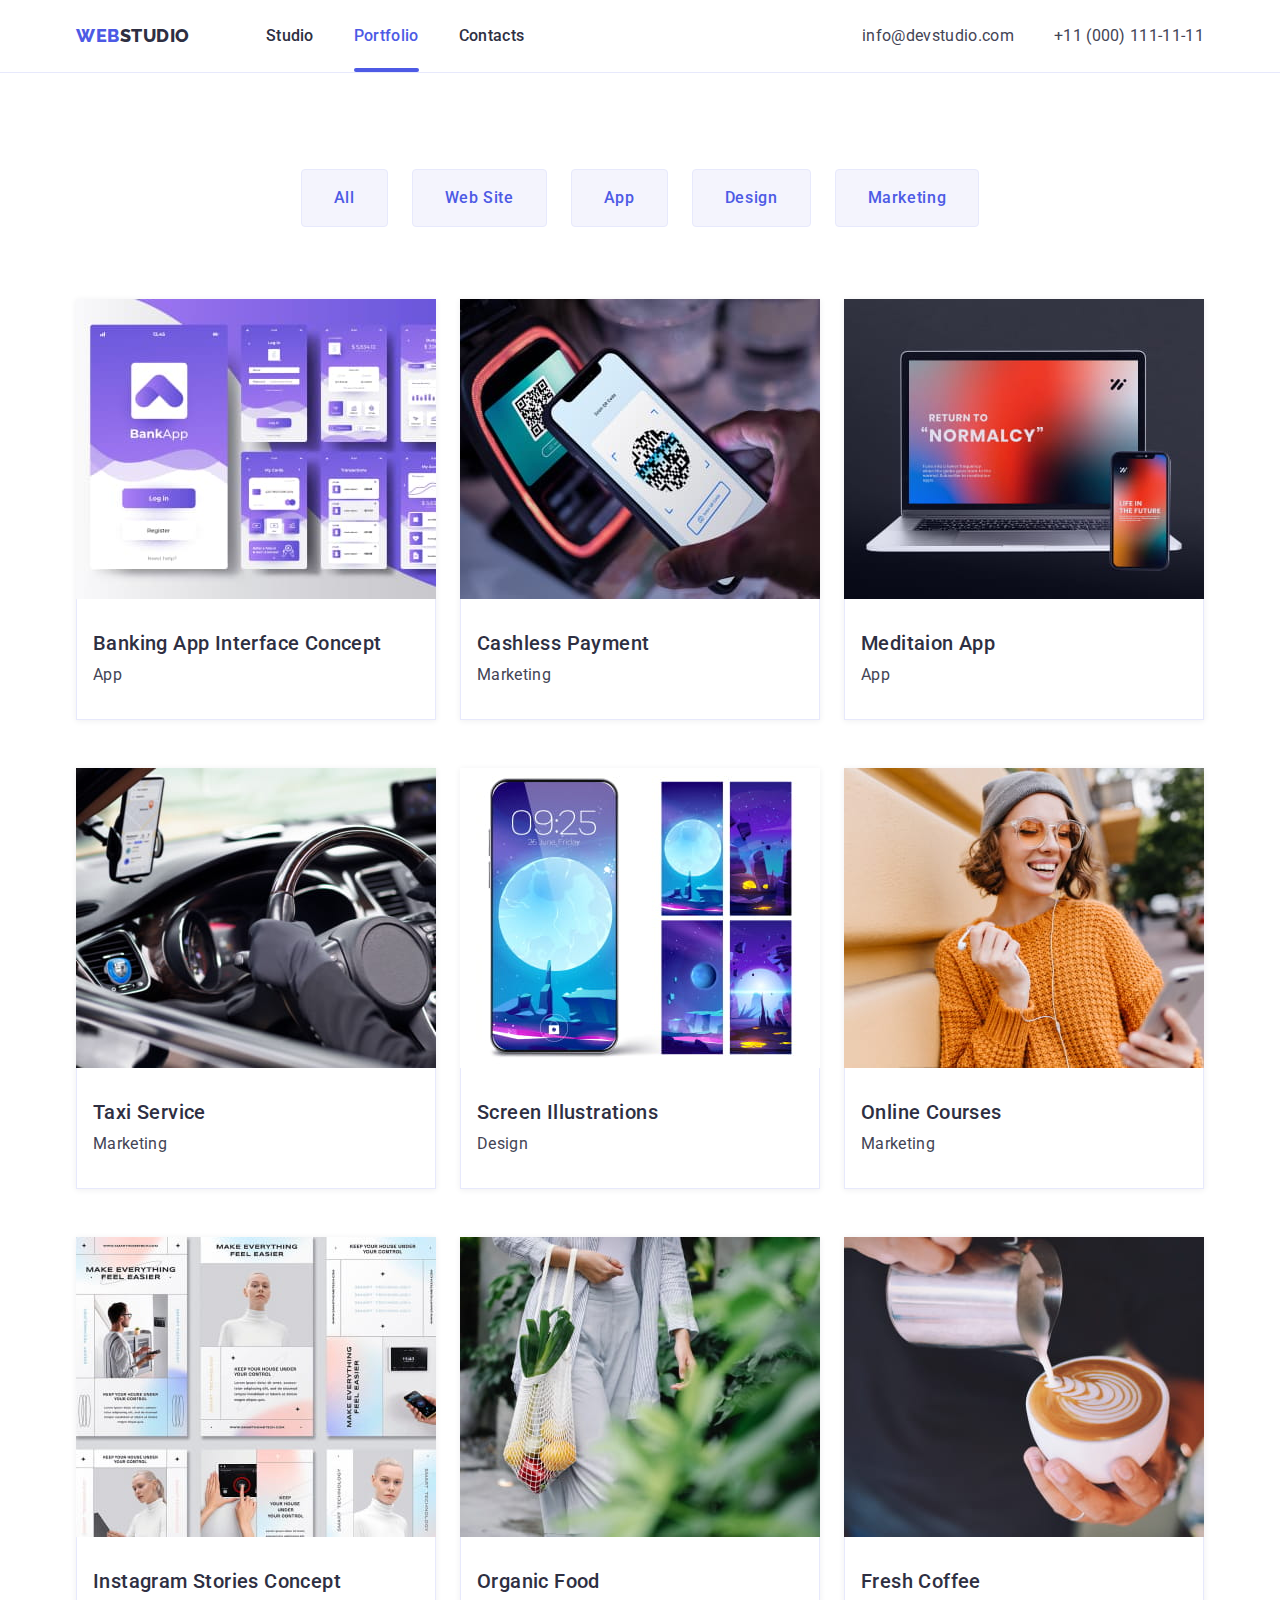
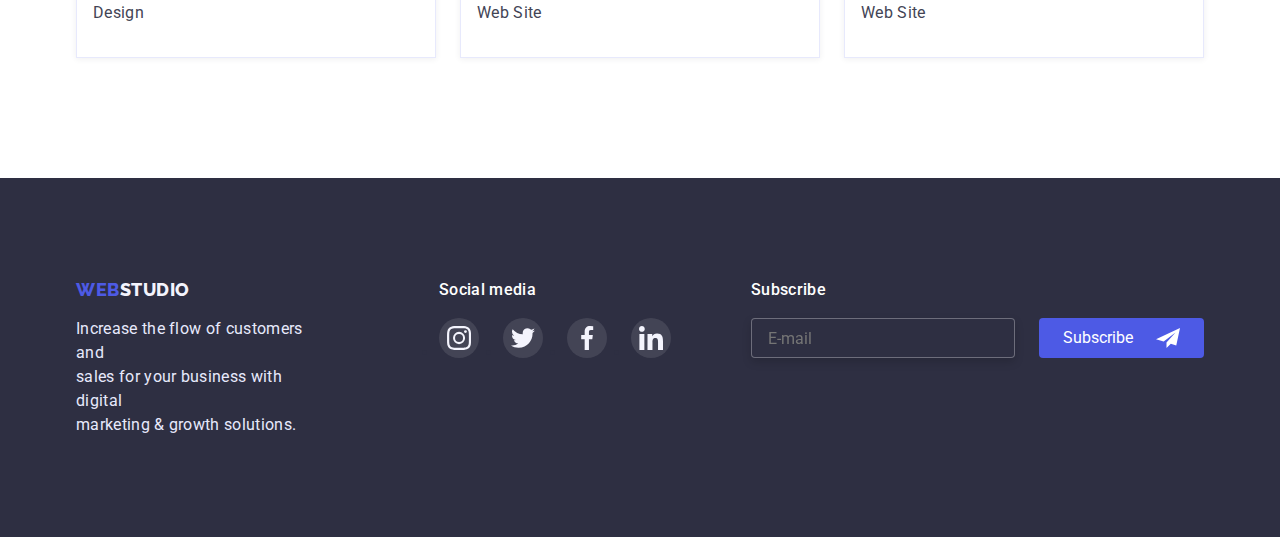
==== portfolio.html @ 3628d6b7 "Initial commit" ====
<!DOCTYPE html>
<html lang="en">

<head>
    <meta charset="UTF-8">
    <meta http-equiv="X-UA-Compatible" content="IE=edge">
    <meta name="viewport" content="width=device-width, initial-scale=1.0">
    <title>Portfolio</title>

    <link rel="preconnect" href="https://fonts.googleapis.com">
    <link rel="preconnect" href="https://fonts.gstatic.com" crossorigin>
    <link
        href="https://fonts.googleapis.com/css2?family=Raleway:wght@800&family=Roboto:wght@400;500;700;900&display=swap"
        rel="stylesheet">

    <link rel="stylesheet"
        href="https://cdnjs.cloudflare.com/ajax/libs/modern-normalize/1.1.0/modern-normalize.min.css">

    <link rel="stylesheet" href="./css/styles.css" />
</head>

<body>
    <header class="page-header">
        <div class="header-cont container">
            <nav class="nav-head">
                <!-- Logo -->
                <a class="logo list" href="./index.html">WEB<span class="logo-dark">STUDIO</span></a>

                <!-- Navigation menu -->
                <ul class="navigation list">
                    <li class="item">
                        <a class="nav-link list" href="./index.html">Studio</a>
                    </li>
                    <li class="item">
                        <a class="nav-link current list" href="./portfolio.html">Portfolio</a>
                    </li>
                    <li class="item">
                        <a class="nav-link list" href="">Contacts</a>
                    </li>
                </ul>
            </nav>
            <!-- Contacts -->
            <ul class="contacts list">
                <li class="item">
                    <a class="con-link list" href="mailto:info@devstudio.com">info@devstudio.com</a>
                </li>
                <li>
                    <a class="con-link list" href="tel:+110001111111">+11 (000) 111-11-11</a>
                </li>
            </ul>
        </div>
    </header>
    <main>

        <!-- Filter -->
        <section>
            <div class="filter-section container">
                <h1 class="ghost">Portfolio</h1>
                <ul class="filter-item list">
                    <li>
                        <button class="filter-btn button" type="button">All</button>
                    </li>
                    <li>
                        <button class="filter-btn button" type="button">Web Site</button>
                    </li>
                    <li>
                        <button class="filter-btn button" type="button">App</button>
                    </li>
                    <li>
                        <button class="filter-btn button" type="button">Design</button>
                    </li>
                    <li>
                        <button class="filter-btn button" type="button">Marketing</button>
                    </li>

                </ul>
            </div>

            <!-- Main section -->

            <div class="container">
                <ul class="portfolio-card list">
                    <li class="por-card">
                        <a class="por-bloc list" href="">
                            <div class="por-thumb">
                                <p class="por-quote">
                                    14 Stylish and User-Friendly App Design Concepts Task Manager App Calorie Tracker
                                    App Exotic Fruit Ecommerce App Cloud Storage App
                                </p>
                                <img src="./images/portfolio/img1.jpg" alt="row_image" width="360" height="300">
                            </div>
                            <div class="port-border">
                                <h2 class="card-title">Banking App Interface Concept</h2>
                                <p class="card-desc">App</p>
                            </div>
                        </a>
                    </li>
                    <li class="por-card">
                        <a class="por-bloc list" href="">
                            <div class="por-thumb">
                                <p class="por-quote">
                                    14 Stylish and User-Friendly App Design Concepts Task Manager App Calorie Tracker
                                    App Exotic Fruit Ecommerce App Cloud Storage App
                                </p>
                                <img src="./images/portfolio/img2.jpg" alt="row_image" width="360" height="300">
                            </div>
                            <div class="port-border">
                                <h2 class="card-title">Cashless Payment</h2>
                                <p class="card-desc">Marketing</p>
                            </div>
                        </a>
                    </li>
                    <li class="por-card">
                        <a class="por-bloc list" href="">
                            <div class="por-thumb">
                                <p class="por-quote">
                                    14 Stylish and User-Friendly App Design Concepts Task Manager App Calorie Tracker
                                    App Exotic Fruit Ecommerce App Cloud Storage App
                                </p>
                                <img src="./images/portfolio/img3.jpg" alt="row_image" width="360" height="300">
                            </div>
                            <div class="port-border">
                                <h2 class="card-title">Meditaion App</h2>
                                <p class="card-desc">App</p>
                            </div>
                        </a>
                    </li>
                    <li class="por-card">
                        <a class="por-bloc list" href="">
                            <div class="por-thumb">
                                <p class="por-quote">
                                    14 Stylish and User-Friendly App Design Concepts Task Manager App Calorie Tracker
                                    App Exotic Fruit Ecommerce App Cloud Storage App
                                </p>
                                <img src="./images/portfolio/img4.jpg" alt="row_image" width="360" height="300">
                            </div>
                            <div class="port-border">
                                <h2 class="card-title">Taxi Service</h2>
                                <p class="card-desc">Marketing</p>
                            </div>
                        </a>
                    </li>
                    <li class="por-card">
                        <a class="por-bloc list" href="">
                            <div class="por-thumb">
                                <p class="por-quote">
                                    14 Stylish and User-Friendly App Design Concepts Task Manager App Calorie Tracker
                                    App Exotic Fruit Ecommerce App Cloud Storage App
                                </p>
                                <img src="./images/portfolio/img5.jpg" alt="row_image" width="360" height="300">
                            </div>
                            <div class="port-border">
                                <h2 class="card-title">Screen Illustrations</h2>
                                <p class="card-desc">Design</p>
                            </div>
                        </a>
                    </li>
                    <li class="por-card">
                        <a class="por-bloc list" href="">
                            <div class="por-thumb">
                                <p class="por-quote">
                                    14 Stylish and User-Friendly App Design Concepts Task Manager App Calorie Tracker
                                    App Exotic Fruit Ecommerce App Cloud Storage App
                                </p>
                                <img src="./images/portfolio/img6.jpg" alt="row_image" width="360" height="300">
                            </div>
                            <div class="port-border">
                                <h2 class="card-title">Online Courses</h2>
                                <p class="card-desc">Marketing</p>
                            </div>
                        </a>
                    </li>
                    <li class="por-card">
                        <a class="por-bloc list" href="">
                            <div class="por-thumb">
                                <p class="por-quote">
                                    14 Stylish and User-Friendly App Design Concepts Task Manager App Calorie Tracker
                                    App Exotic Fruit Ecommerce App Cloud Storage App
                                </p>
                                <img src="./images/portfolio/img7.jpg" alt="row_image" width="360" height="300">
                            </div>
                            <div class="port-border">
                                <h2 class="card-title">Instagram Stories Concept</h2>
                                <p class="card-desc">Design</p>
                            </div>
                        </a>
                    </li>
                    <li class="por-card">
                        <a class="por-bloc list" href="">
                            <div class="por-thumb">
                                <p class="por-quote">
                                    14 Stylish and User-Friendly App Design Concepts Task Manager App Calorie Tracker
                                    App Exotic Fruit Ecommerce App Cloud Storage App
                                </p>
                                <img src="./images/portfolio/img8.jpg" alt="row_image" width="360" height="300">
                            </div>
                            <div class="port-border">
                                <h2 class="card-title">Organic Food</h2>
                                <p class="card-desc">Web Site</p>
                            </div>
                        </a>
                    </li>
                    <li class="por-card">
                        <a class="por-bloc list" href="">
                            <div class="por-thumb">
                                <p class="por-quote">
                                    14 Stylish and User-Friendly App Design Concepts Task Manager App Calorie Tracker
                                    App Exotic Fruit Ecommerce App Cloud Storage App
                                </p>
                                <img src="./images/portfolio/img9.jpg" alt="row_image" width="360" height="300">
                            </div>
                            <div class="port-border">
                                <h2 class="card-title">Fresh Coffee</h2>
                                <p class="card-desc">Web Site</p>
                            </div>
                        </a>
                    </li>
                </ul>
            </div>
        </section>

    </main>

    <footer>
        <div class="footer container">
            <div><a class="logo list" href="./index.html">WEB<span class="logo-white">STUDIO</span></a>
                <p class="footer-text">Increase the flow of customers and <br> sales for your business with digital <br>
                    marketing &
                    growth solutions.</p>
            </div>
            <div class="footer-media">
                <p class="social-media">Social media</p>
                <ul class="footer-action">
                    <li>
                        <a class="footer-link" href="">
                            <svg class="footer-icon" width="24" height="24">
                                <use href="./images/icons.svg#instagram"></use>
                            </svg>
                        </a>
                    </li>
                    <li>
                        <a class="footer-link" href="">
                            <svg class="footer-icon" width="24" height="24">
                                <use href="./images/icons.svg#twitter"></use>
                            </svg>
                        </a>
                    </li>
                    <li>
                        <a class="footer-link" href="">
                            <svg class="footer-icon" width="24" height="24">
                                <use href="./images/icons.svg#facebook"></use>
                            </svg>
                        </a>
                    </li>
                    <li>
                        <a class="footer-link" href="">
                            <svg class="footer-icon" width="24" height="24">
                                <use href="./images/icons.svg#linkedin"></use>
                            </svg>
                        </a>
                    </li>
                </ul>
            </div>
            <div class="footer-subscribe">
                <p class="social-media">Subscribe</p>

                <div class="subscribe-bloc">
                    <div class="subscribe-mail">
                        <input type="email" name="sub-mail" placeholder="E-mail">
                    </div>
                    <div class="sub-btn">
                        <button class="subscribe-btn" type="submit">Subscribe</button>
                        <svg class="subscribe-logo" width="24" height="24">
                            <use href="./images/icons.svg#sub-logo"></use>
                        </svg>
                    </div>
                </div>
            </div>
        </div>
    </footer>
</body>

</html>
---- css/styles.css ----
/* Colors */
/* основний колір  #2E2F42 */
/* другорядний текст #434455 */
/* білий текст #FFFFFF */
/* білий текст лого #F4F4FD  */
/* основний акцент #4D5AE5 */

:root {
    --primary-text: #2e2f42;
    --secondary-text: #434455;
    --gray-text: #8E8F99;
    --gray-secondary: #757575;
    --accent-color: #4D5AE5;
    --hover-color: #404BBF;
    --white-text: #FFFFFF;
    --second-white-color: #F4F4FD;

}

body {
    background-color: #ffffff;
    font-family: Roboto, sans-serif;
    color: var(--primary-text);

}

.list {
    list-style: none;
    text-decoration: none;
    margin-top: 0;
    margin-bottom: 0;
}

.button {
    min width: 169px;
    border-radius: 4px;
    padding: 16px 32px;
    
    font-family: inherit;
    cursor: pointer;
    border: none;
    font-family: 'Roboto';
    font-style: normal;
    font-weight: 500;
    font-size: 16px;
    line-height: 1.5;
    letter-spacing: 0.04em;
    text-align: center;

}

.container {
    margin-left: auto;
    margin-right: auto;
    max-width: 1158px;
    padding-left: 15px;
    padding-right: 15px;

}

.ghost {
    display: none;
}

img{
    display: block;
}

/* Page header */
.page-header {
    border-bottom: 1px solid #E7E9FC;
}

.header-cont {
    display: flex;
    align-items: center;
    justify-content: space-between;
}


/* logo */
.logo {
    display: block;
    padding-top: 24px;
    padding-bottom: 24px;
    margin-right: 76px;

    color: var(--accent-color);
    font-family: Raleway, sans-serif;
    font-weight: 800;
    font-size: 18px;
    line-height: 1.3;
    letter-spacing: 0.03em;
}
.logo-dark {color: var(--primary-text);}
.logo-white {color: var(--second-white-color);}

/* Навігація контакти */

.navigation {
    display: flex;
    padding-left: 0;
}
.nav-head {
    display: flex;
}
.navigation .item:not(:last-child) {
    margin-right: 40px;
}

.nav-link {
    display: block;
    padding-top: 24px;
    padding-bottom: 24px;
    
    font-weight: 500;
    font-size: 16px;
    line-height: 1.5;
    letter-spacing: 0.02em;
    color: var(--primary-text);

    transition-property: color;
    transition-duration: 250ms;
    transition-timing-function: cubic-bezier(0.4, 0, 0.2, 1);
}

.nav-link:hover,
.nav-link:focus {
    color: var(--hover-color);
}

.current {
    position: relative;

    color: var(--accent-color);
}

.current::after {
    position: absolute;
    left: 0;
    bottom: 0;

    content: '';
    display: block;
    width: 100%;
    height: 4px;
    background-color: var(--accent-color);
    border-radius: 2px;
}

.contacts {
    padding-left: 0;
    display: flex;
}
.contacts .item:not(:last-child){
    margin-right: 40px;
}

.con-link {
    display: block;
    padding-top: 24px;
    padding-bottom: 24px;

    font-size: 16px;
    line-height: 1.5;
    letter-spacing: 0.02em;
    color: var(--secondary-text);

    transition-property: color;
    transition-duration: 250ms;
    transition-timing-function: cubic-bezier(0.4, 0, 0.2, 1);
}
.con-link:hover,
.con-link:focus {
    color: var(--hover-color);
}

/* ***** Main page ***** */

/* HERO */
.hero {
    width: 1440px;
    height: 600px;
    padding: 188px 0px;
    margin-left: auto;
    margin-right: auto;
    text-align: center;
    background-color: rgba(46, 47, 66, 0.7);
    background-image: linear-gradient(rgba(46, 47, 66, 0.7), rgba(46, 47, 66, 0.7)), url(../images/people-office\ 1.jpg);
    background-position: center;
    box-shadow: 0px 4px 4px rgba(0, 0, 0, 0.25);
}
.hero-title {
    margin-top: 0;
    margin-bottom: 48px;

    color: var(--white-text);
    font-weight: 700;
    font-size: 56px;
    line-height: 1.1;
    letter-spacing: 0.02em;
    text-align: center;
}
.hero-button {
    margin-top: 0;
    margin-bottom: 0;

    color: var(--white-text);
    background-color: var(--accent-color);
    box-shadow: 0px 4px 4px rgba(0, 0, 0, 0.15);
    height: 56px;

    transition-property: background-color;
    transition-duration: 250ms;
    transition-timing-function: cubic-bezier(0.4, 0, 0.2, 1);
}
.hero-button:hover,
.hero-button:focus {
    background-color: var(--hover-color);
}

/* Feature */
.feature-box{
    padding: 120px 0px;
}

.feature {
    display: flex;
    padding-left: 0;
}
.feature .element:not(:last-child){
    margin-right: 24px;
}
.element-icon{
    display: flex;
    margin-bottom: 8px;
    width: 264px;
    height: 112px;
    align-items: center;
    justify-content: center;
    background: #F4F4FD;
    border-radius: 4px;

}
.feature-title {
    margin-top: 0;
    margin-bottom: 8px;
    
    font-weight: 500;
    font-size: 20px;
    line-height: 1.2;
    letter-spacing: 0.02em;
}

.feature-text {
    margin: 0;
    
    font-size: 16px;
    line-height: 1.5;
    letter-spacing: 0.02em;
    color:var(--secondary-text);
}

/* Doing section */
.doing{
    padding-bottom: 120px;
}

.doing-title {
    margin-bottom: 72px;
    
    font-weight: 700;
    font-size: 36px;
    line-height: 1.1;
    letter-spacing: 0.02em;
    text-transform: capitalize;
    text-align: center;
}
.doing-img {
    display: flex;
    padding: 0; 
}
.doing-img li:not(:last-child){
    margin-right: 24px;
}

/* Team */
.team {
    padding-top: 120px;
    padding-bottom: 120px;
    background-color: #F4F4FD;
}
.team-card {
    display: flex;
    padding: 0;
}
.t-card {
    background-color: #FFFFFF;
    border-radius: 0px 0px 4px 4px;
    box-shadow: 0px 1px 6px rgba(46, 47, 66, 0.08), 0px 1px 1px rgba(46, 47, 66, 0.16), 0px 2px 1px rgba(46, 47, 66, 0.08);
    border-radius: 0px 0px 4px 4px;
}
.team-card li:not(:last-child) {
    margin-right: 24px;
}
.team-title {
    margin-bottom: 72px;

    font-weight: 700;
    font-size: 36px;
    line-height: 1.1;
    letter-spacing: 0.02em;
    text-align: center;
}
.team-box{
    padding: 32px 16px;
    text-align: center;
}
.team-name {
    margin: 0px 0px 8px 0px;
    font-weight: 500;
    font-size: 20px;
    line-height: 1.2;
    letter-spacing: 0.02em;
}
.team-desc {
    font-size: 16px;
    line-height: 1.5;
    letter-spacing: 0.02em;
    color: var(--secondary-text);
    margin: 0px 0px 8px 0px;
}
.team-social{
    display: flex;
    padding: 0;
}

.social-icon {
    fill: var(--second-white-color)
    

}
.social-block{
    display: flex;
    align-items: center;
    justify-content: center;
    width: 40px;
    height: 40px;
    background-color: var(--accent-color);
    border-radius: 50%;
    
    transition-property: background-color;
    transition-duration: 250ms;
    transition-timing-function: cubic-bezier(0.4, 0, 0.2, 1);
}
.social-block:hover {
    background-color: var(--hover-color)
}


/* Customers */
.client-cont{
    padding-top: 130px;
    padding-bottom: 120px;

}
.client-top{
    margin-top: 0;
    margin-bottom: 72px;
    font-weight: 700;
    font-size: 36px;
    line-height: 1.1;
    text-align: center;
    letter-spacing: 0.02em;
    text-transform: capitalize;
    color: var(--primary-text);
}
.client-list{
    display: flex;
    padding: 0;    
    gap: 24px;
}
.client-logo{
    width: 168px;
    height: 88px;
    display: flex;
    flex-direction: row;
    align-items: flex-start;
    padding: 16px 32px;
    border: 1px solid #8E8F99;
    border-radius: 4px;
    color: #8E8F99;
    
    transition-property: color, border;
    transition-duration: 250ms;
    transition-timing-function: cubic-bezier(0.4, 0, 0.2, 1);
}
.client-logo:focus,
.client-logo:hover{
    border: 1px solid var(--hover-color);
    color: var(--hover-color);
}
.client-icon{
    fill: currentColor;
}



/* Footer */
footer {
    padding-top: 100px;
    padding-bottom: 100px;
    background-color: var(--primary-text);
}
div.foorer.container {
    width: 264px;
    height: 110px;

}
.footer{
    display: flex;
}

.footer-text {
    line-height: 1.5;
    letter-spacing: 0.02em;
    color: #E7E9FC;
    margin-bottom: 0;
    margin-top: 0;
}
.footer .logo{
    padding-top: 0;
    padding-bottom: 0;
    margin-bottom: 16px;
}
.footer-media{
    display: block;
    margin-left: 120px;
}
.social-media{
    margin-top: 0;
    letter-spacing: 0.02em;
    font-weight: 500;
    font-style: 16px;
    line-height: 1.5;
    color: var(--white-text);

}
.footer-action{
    display: flex;
    padding: 0;
    margin: 0;
    gap: 24px;
}
.footer-link{
    align-items: center;
    justify-content: center;
    background: rgba(255, 255, 255, 0.1);
    border-radius: 50%;
    display: block;
    border: none;
    height: 40px;
    fill: var(--second-white-color);
    
    transition-property: background-color;
    transition-duration: 250ms;
    transition-timing-function: cubic-bezier(0.4, 0, 0.2, 1);
}
.footer-link:focus,
.footer-link:hover{
    background: #31D0AA;
}
.footer-icon{
    width: 24px;
    height: 24px;
    margin: 8px;
    fill: var(--second-white-color)
}

/* Subscribe */

.footer-subscribe{
    display: block;
    margin-left: 80px;
}
.subscribe-bloc{
    display: flex;
}
.subscribe-mail{
    position: relative;
}
.subscribe-mail input{
    padding-left: 16px;
    width: 264px;
    height: 40px;
    border: 1px solid rgba(255, 255, 255, 0.3);
    filter: drop-shadow(0px 4px 4px rgba(0, 0, 0, 0.15));
    border-radius: 4px;
    color: var(--gray-text);
    background-color: var(--primary-text);
    outline: none;

}
.subscribe-mail label{
    position: absolute;
    top: 50%;
    left: 16px;
    transform: translateY(-50%);
    
    font-weight: 400;
    font-size: 12px;
    line-height: 2;
    color: rgba(255, 255, 255, 0.6);;
}
.sub-btn{
    position: relative;
}
.subscribe-btn{
    margin-left: 24px;
    padding-left: 24px;
    width: 165px;
    height: 40px;
    background: #4D5AE5;
    border-radius: 4px;
    border-style: none;
    text-align: left;
    color: var(--white-text);

    transition-property: background-color;
    transition-duration: 250ms;
    transition-timing-function: cubic-bezier(0.4, 0, 0.2, 1);
}
.subscribe-btn:hover,
.subscribe-btn:focus{
    background-color: var(--hover-color);
}
.subscribe-logo{
    position: absolute;
    top: 50%;
    right: 24px;
    transform: translateY(-50%);
    fill: #404BBF;
}


/* ***** Portfolio page ***** */

/* Filter */

.filter-section{
    padding-top: 96px;
    padding-bottom: 72px;
}
.filter-item {
    display: flex;
    justify-content: center;
    padding-left: 0;

}
.filter-btn {
    background-color: var(--second-white-color);
    color: var(--accent-color);
    border: 1px solid #E7E9FC;
    border-radius: 4px;

    transition-property: background-color, color, box-shadow;
    transition-duration: 250ms;
    transition-timing-function: cubic-bezier(0.4, 0, 0.2, 1);
}
.filter-item > li:not(:last-child) {
    margin-right: 24px;
}
.filter-btn:hover,
.filter-btn:focus {
    background-color: #404BBF;
    color: #ffffff;
    box-shadow: 0px 3px 1px rgba(0, 0, 0, 0.1), 0px 2px 1px rgba(0, 0, 0, 0.08), 0px 2px 2px rgba(0, 0, 0, 0.12);
    border: 1px solid var(--hover-color);
}


/* Portfolio cards */

.portfolio-card {
    padding-bottom: 120px;
    display: flex;
    flex-wrap: wrap;
    column-gap: 24px;
    row-gap: 48px;
    padding-left: 0;
}

.por-bloc {
    display: block;
    box-shadow: 0px 1px 6px rgba(46, 47, 66, 0.08);

    transition-property: box-shadow;
    transition-duration: 250ms;
    transition-timing-function: cubic-bezier(0.4, 0, 0.2, 1);
}
.por-bloc:hover,
.por-bloc:focus {
    box-shadow: 0px 1px 6px rgba(46, 47, 66, 0.08), 0px 1px 1px rgba(46, 47, 66, 0.16), 0px 2px 1px rgba(46, 47, 66, 0.08);
}
.port-border {
    padding: 32px 16px;

    border-left: 1px solid #E7E9FC;
    border-bottom: 1px solid #E7E9FC;
    border-right: 1px solid #E7E9FC;
}
.card-title {
    margin:0px 0px 8px 0px;
    font-weight: 500;
    font-size: 20px;
    line-height: 1.2;
    letter-spacing: 0.02em;
    color: var(--primary-text);
}
.card-desc {
    margin: 0;
    font-size: 16px;
    line-height: 1.5;
    letter-spacing: 0.02em;
    color: var(--secondary-text);
}
.por-thumb{
    position: relative;
    overflow: hidden;
}
.por-quote {
    display: inline-block;
    position: absolute;
    content: "";
    width: 100%;
    height: 100%;
    margin: 0;
    padding: 40px 32px;

    color: var(--second-white-color);
    background-color: var(--accent-color);
    opacity: 1;
    transform: translateY(100%);

    transition-property: transform, opacity;
    transition-duration: 250ms;
    transition-timing-function: cubic-bezier(0.4, 0, 0.2, 1);
}
.por-bloc:hover .por-quote,
.por-bloc:focus .por-quote{
    opacity: 1;
    transform: translateY(0%);
}

/* Modal window!!! */

.backdrop{
    position: fixed;
    top: 0;
    left: 0;
    width: 100%;
    height: 100%;
    background-color: rgba(46, 47, 66, 0.4);

    opacity: 1;
    transition: opacity 250ms cubic-bezier(0.4, 0, 0.2, 1);
}

.backdrop.is-hidden{
    opacity: 0;
    pointer-events: none;
}
.backdrop.is-hidden .modal {
    transform: translate(-50%, -50%) scale(0.8);
}
.modal{
    position: absolute;
 
    /* Потрібно по завданню  */
    top: 50%;
    left: 50%;

    width: 408px;
    min-height: 576px;
    
    background-color: #FCFCFC;
    box-shadow: 0px 1px 1px rgba(0, 0, 0, 0.14), 0px 1px 3px rgba(0, 0, 0, 0.12), 0px 2px 1px rgba(0, 0, 0, 0.2);
    border-radius: 4px;
    
    transform: translate(-50%, -50%) scale(1);
    transition: transform 250ms cubic-bezier(0.4, 0, 0.2, 1);
}

.modal-btn{
    display: flex;
    align-items: center;
    justify-content: center;

    position: absolute;
    top: 24px;
    right: 24px;
    
    width: 24px;
    height: 24px;
    color: #000;
    background-color:  #E7E9FC;
    border: 1px solid rgba(0, 0, 0, 0.1);
    border-radius: 50%;
}
.modal-btn:hover {
    background-color: var(--hover-color);
    color: var(--white-text)
}
.modal-icon{
    fill: currentColor;
}

.form-section{
    padding: 72px 24px 24px 24px;
}

.form {
    width: 100%;
    margin-left: auto;
    margin-right: auto;

    padding: 0;
}
.form-head-text {
    margin-top: 0;
    margin-bottom: 16px;
    
    font-weight: 500;
    font-size: 16px;
    line-height: 1.5;
    text-align: center;
    letter-spacing: 0.02em;
}
.form-fild {
    position: relative;
    display: flex;
    flex-direction: column;
    margin-bottom: 8px;
}
.form-fild input{
    padding-left: 38px;
    height: 40px;
    border: 1px solid rgba(33, 33, 33, 0.2);
    border-radius: 4px;

    transition-property: border;
    transition-duration: 250ms;
    transition-timing-function: cubic-bezier(0.4, 0, 0.2, 1);
}
.form-fild label{
    margin-bottom: 4px;
    font-weight: 400;
    font-size: 12px;
    line-height: 1.3;
    letter-spacing: 0.04em;
    color: var(--gray-text);
}
.form-fild textarea{
    padding: 8px 16px;
    border: 1px solid rgba(33, 33, 33, 0.2);
    border-radius: 4px;
    
    transition-property: border;
    transition-duration: 250ms;
    transition-timing-function: cubic-bezier(0.4, 0, 0.2, 1);
}
.form-fild textarea::placeholder{
    font-weight: 400;
    font-size: 12px;
    line-height: 1.3;
    letter-spacing: 0.04em;
    color: rgba(117, 117, 117, 0.5);
}
.form-fild textarea:focus{
    outline: none;
    border: 1px solid var(--accent-color);
}
.form-icon{
    position: absolute;
    top: 28px;
    left: 20px;

    transition-property: fill;
    transition-duration: 250ms;
    transition-timing-function: cubic-bezier(0.4, 0, 0.2, 1);
}
.form-fild input:focus + .form-icon{
    fill: var(--accent-color);
}
.form-fild input:focus{
    outline: none;
    border: 1px solid var(--accent-color);
}

.checkbox {
    -webkit-appearance: none;
    -moz-appearance: none;
    appearance: none;

    position: absolute;
}
.check-label{
    display: flex;
    align-items: center;
}
.check-icon{
    display: inline-block;
    width: 16px;
    height: 16px;
    margin-right: 8px;

    border: 1.25px solid #2E2F42;
    border-radius: 2px;

    transition-property: border-color, background-color, background-image;
    transition-duration: 250ms;
    transition-timing-function: cubic-bezier(0.4, 0, 0.2, 1);
}
.checkbox:checked + .check-icon{
    border-color: transparent;
    background-color: var(--accent-color);
    background-image: url(../images/modal/Checkbox.svg);
    background-size: contain;
}
.form-accept{
    margin-top: 16px;
    margin-bottom: 24px;
    font-weight: 400;
    font-size: 12px;
    line-height: 1.3;
    letter-spacing: 0.04em;
    color: var(--gray-secondary);
}
.form-privacy{
    color: var(--accent-color)
}
.form-send{
    display: flex;
    align-items: center;
    justify-content: center;
}
.modal-button{
    margin-left: auto;
    margin-right: auto;
    min-width: 169px;
    color: var(--white-text);
    background-color: var(--accent-color);
    box-shadow: 0px 4px 4px rgba(0, 0, 0, 0.15);

}
.modal-button:hover,
.modal-button:focus{
    background-color: var(--hover-color)
}
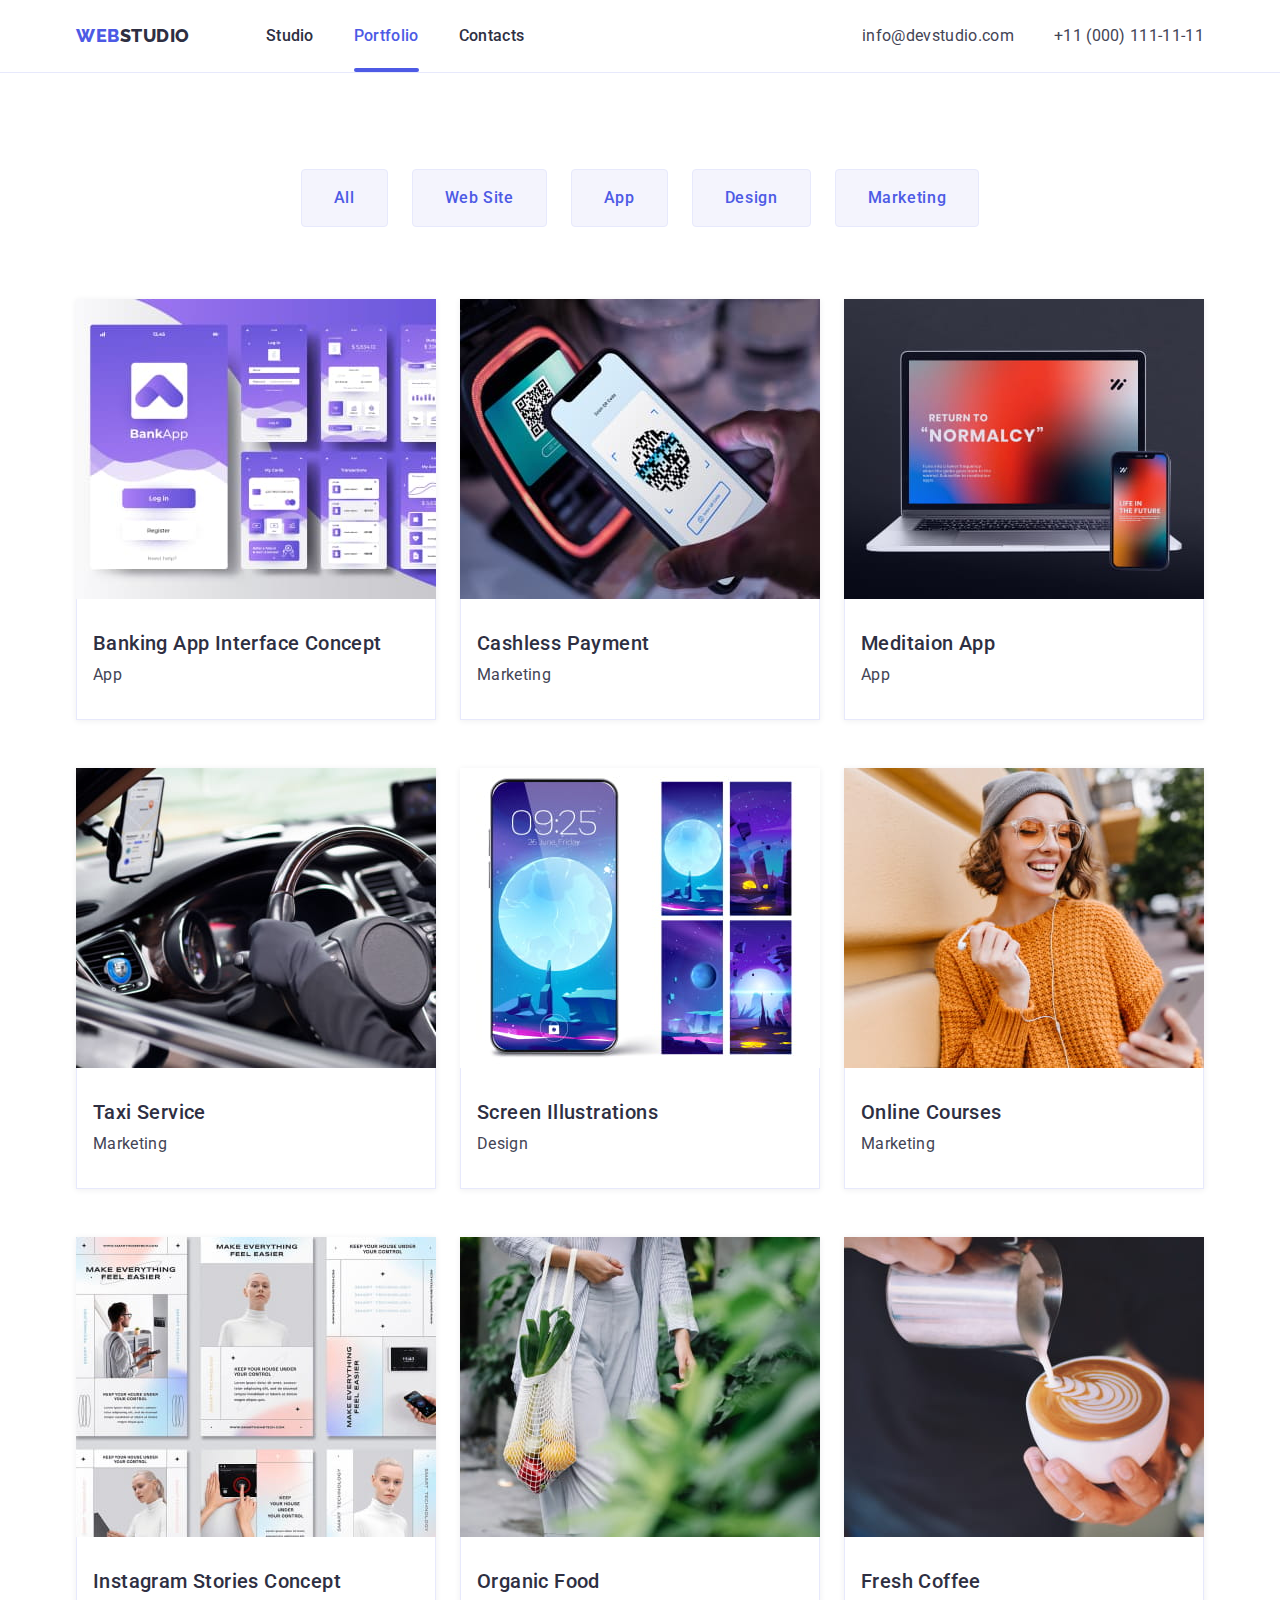
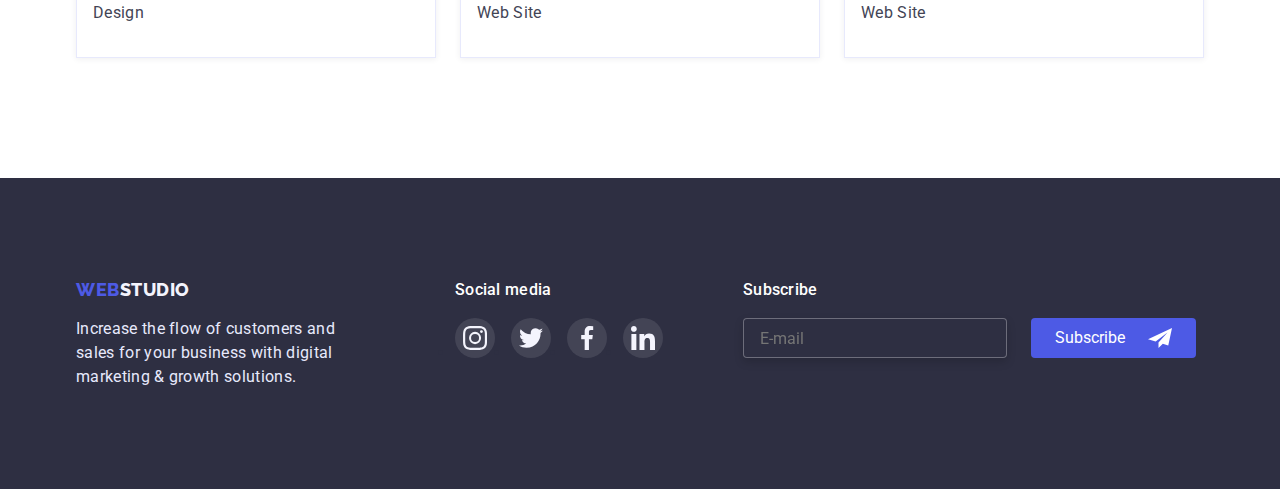
==== commit 141adfb0: "hw-07-03" ====
--- a/portfolio.html
+++ b/portfolio.html
@@ -7,16 +7,17 @@
     <meta name="viewport" content="width=device-width, initial-scale=1.0">
     <title>Portfolio</title>
 
-    <link rel="preconnect" href="https://fonts.googleapis.com">
-    <link rel="preconnect" href="https://fonts.gstatic.com" crossorigin>
-    <link
-        href="https://fonts.googleapis.com/css2?family=Raleway:wght@800&family=Roboto:wght@400;500;700;900&display=swap"
-        rel="stylesheet">
-
-    <link rel="stylesheet"
-        href="https://cdnjs.cloudflare.com/ajax/libs/modern-normalize/1.1.0/modern-normalize.min.css">
-
-    <link rel="stylesheet" href="./css/styles.css" />
+    <link href="https://fonts.googleapis.com" rel="preconnect">
+    <link href="https://fonts.gstatic.com" rel="preconnect" crossorigin>
+    <link href="https://fonts.googleapis.com/css2?family=Raleway:wght@800&family=Roboto:wght@400;500;700;900&display=swap" rel="stylesheet">
+
+    <link href="https://cdnjs.cloudflare.com/ajax/libs/modern-normalize/1.1.0/modern-normalize.min.css" rel="stylesheet">
+
+    <link href="./css/styles.css" rel="stylesheet">
+    <link href="./css/body-portfolio.css" rel="stylesheet">
+    <link href="./css/head-foot.css" rel="stylesheet">
+    <link href="./css/body-index.css" rel="stylesheet">
+
 </head>
 
 <body>
@@ -26,6 +27,12 @@
                 <!-- Logo -->
                 <a class="logo list" href="./index.html">WEB<span class="logo-dark">STUDIO</span></a>
 
+                <button class="menu-toggle js-open-menu" aria-controls="mobile-menu" aria-expanded="false">
+                    <svg width="32" height="22">
+                      <use href="./images/icons.svg#poloski"></use>
+                    </svg>
+                </button>
+
                 <!-- Navigation menu -->
                 <ul class="navigation list">
                     <li class="item">
@@ -35,7 +42,7 @@
                         <a class="nav-link current list" href="./portfolio.html">Portfolio</a>
                     </li>
                     <li class="item">
-                        <a class="nav-link list" href="">Contacts</a>
+                        <a class="nav-link list" href>Contacts</a>
                     </li>
                 </ul>
             </nav>
@@ -81,7 +88,7 @@
             <div class="container">
                 <ul class="portfolio-card list">
                     <li class="por-card">
-                        <a class="por-bloc list" href="">
+                        <a class="por-bloc list" href>
                             <div class="por-thumb">
                                 <p class="por-quote">
                                     14 Stylish and User-Friendly App Design Concepts Task Manager App Calorie Tracker
@@ -96,7 +103,7 @@
                         </a>
                     </li>
                     <li class="por-card">
-                        <a class="por-bloc list" href="">
+                        <a class="por-bloc list" href>
                             <div class="por-thumb">
                                 <p class="por-quote">
                                     14 Stylish and User-Friendly App Design Concepts Task Manager App Calorie Tracker
@@ -111,7 +118,7 @@
                         </a>
                     </li>
                     <li class="por-card">
-                        <a class="por-bloc list" href="">
+                        <a class="por-bloc list" href>
                             <div class="por-thumb">
                                 <p class="por-quote">
                                     14 Stylish and User-Friendly App Design Concepts Task Manager App Calorie Tracker
@@ -126,7 +133,7 @@
                         </a>
                     </li>
                     <li class="por-card">
-                        <a class="por-bloc list" href="">
+                        <a class="por-bloc list" href>
                             <div class="por-thumb">
                                 <p class="por-quote">
                                     14 Stylish and User-Friendly App Design Concepts Task Manager App Calorie Tracker
@@ -141,7 +148,7 @@
                         </a>
                     </li>
                     <li class="por-card">
-                        <a class="por-bloc list" href="">
+                        <a class="por-bloc list" href>
                             <div class="por-thumb">
                                 <p class="por-quote">
                                     14 Stylish and User-Friendly App Design Concepts Task Manager App Calorie Tracker
@@ -156,7 +163,7 @@
                         </a>
                     </li>
                     <li class="por-card">
-                        <a class="por-bloc list" href="">
+                        <a class="por-bloc list" href>
                             <div class="por-thumb">
                                 <p class="por-quote">
                                     14 Stylish and User-Friendly App Design Concepts Task Manager App Calorie Tracker
@@ -171,7 +178,7 @@
                         </a>
                     </li>
                     <li class="por-card">
-                        <a class="por-bloc list" href="">
+                        <a class="por-bloc list" href>
                             <div class="por-thumb">
                                 <p class="por-quote">
                                     14 Stylish and User-Friendly App Design Concepts Task Manager App Calorie Tracker
@@ -186,7 +193,7 @@
                         </a>
                     </li>
                     <li class="por-card">
-                        <a class="por-bloc list" href="">
+                        <a class="por-bloc list" href>
                             <div class="por-thumb">
                                 <p class="por-quote">
                                     14 Stylish and User-Friendly App Design Concepts Task Manager App Calorie Tracker
@@ -201,7 +208,7 @@
                         </a>
                     </li>
                     <li class="por-card">
-                        <a class="por-bloc list" href="">
+                        <a class="por-bloc list" href>
                             <div class="por-thumb">
                                 <p class="por-quote">
                                     14 Stylish and User-Friendly App Design Concepts Task Manager App Calorie Tracker
@@ -232,28 +239,28 @@
                 <p class="social-media">Social media</p>
                 <ul class="footer-action">
                     <li>
-                        <a class="footer-link" href="">
+                        <a class="footer-link" href>
                             <svg class="footer-icon" width="24" height="24">
                                 <use href="./images/icons.svg#instagram"></use>
                             </svg>
                         </a>
                     </li>
                     <li>
-                        <a class="footer-link" href="">
+                        <a class="footer-link" href>
                             <svg class="footer-icon" width="24" height="24">
                                 <use href="./images/icons.svg#twitter"></use>
                             </svg>
                         </a>
                     </li>
                     <li>
-                        <a class="footer-link" href="">
+                        <a class="footer-link" href>
                             <svg class="footer-icon" width="24" height="24">
                                 <use href="./images/icons.svg#facebook"></use>
                             </svg>
                         </a>
                     </li>
                     <li>
-                        <a class="footer-link" href="">
+                        <a class="footer-link" href>
                             <svg class="footer-icon" width="24" height="24">
                                 <use href="./images/icons.svg#linkedin"></use>
                             </svg>
@@ -266,7 +273,7 @@
 
                 <div class="subscribe-bloc">
                     <div class="subscribe-mail">
-                        <input type="email" name="sub-mail" placeholder="E-mail">
+                        <input name="sub-mail" type="email" placeholder="E-mail">
                     </div>
                     <div class="sub-btn">
                         <button class="subscribe-btn" type="submit">Subscribe</button>
@@ -278,6 +285,76 @@
             </div>
         </div>
     </footer>
+
+        <!-- Mobile menu -->
+
+        <div class="menu-container js-menu-container" id="mobile-menu">
+            <button class="menu-toggle js-close-menu">
+                <div class="mobile-menu-icon">
+                    <svg class="modal-icon" width="8" height="8">
+                        <use href="./images/icons.svg#vector"></use>
+                    </svg>
+                </div>
+            </button>
+            <ul class="mobile-menu">
+                <li class="item">
+                    <a class="nav-link list" href="./index.html">Studio</a>
+                </li>
+                <li class="item">
+                    <a class="nav-link list" href="./portfolio.html">Portfolio</a>
+                </li>
+                <li class="item">
+                    <a class="nav-link list" href>Contacts</a>
+                </li>
+            </ul>
+            
+    
+            <div class="cont-menu">
+                <ul class="mobile-menu">
+                    <li>
+                         <a class="con-link telefon list" href="tel:+110001111111">+11 (000) 111-11-11</a>
+                    </li>
+                    <li class="item">
+                        <a class="con-link email list" href="mailto:info@devstudio.com">info@devstudio.com</a>
+                    </li>
+                </ul>
+                <ul class="team-social list">
+                    <li>
+                        <a class="social-block" href="https://instagram.com">
+                            <svg class="social-icon" width="16" height="16">
+                                <use href="./images/icons.svg#instagram"></use>
+                            </svg>
+                        </a>
+                    </li>
+                    <li>
+                        <a class="social-block" href="https://twitter.com">
+                            <svg class="social-icon" width="16" height="16">
+                                <use href="./images/icons.svg#twitter"></use>
+                            </svg>
+                        </a>
+                    </li>
+                    <li>
+                        <a class="social-block" href="https://facebook.com">
+                            <svg class="social-icon" width="16" height="16">
+                                <use href="./images/icons.svg#facebook"></use>
+                            </svg>
+                        </a>
+                    </li>
+                    <li>
+                        <a class="social-block" href="https://linkedin.com">
+                            <svg class="social-icon" width="16" height="16">
+                                <use href="./images/icons.svg#linkedin"></use>
+                            </svg>
+                        </a>
+                    </li>
+                </ul>
+            </div>
+            
+    
+        </div>
+        
+        <script src="./js/mobile-menu.js"></script>
+
 </body>
 
 </html>--- a/css/styles.css
+++ b/css/styles.css
@@ -1,9 +1,11 @@
-/* Colors */
-/* основний колір  #2E2F42 */
-/* другорядний текст #434455 */
-/* білий текст #FFFFFF */
-/* білий текст лого #F4F4FD  */
-/* основний акцент #4D5AE5 */
+html {
+    box-sizing: border-box;
+}
+*,
+*::before,
+*::after {
+    box-sizing: inherit;
+}
 
 :root {
     --primary-text: #2e2f42;
@@ -50,12 +52,26 @@
 }
 
 .container {
+    padding: 0px 16px;
     margin-left: auto;
     margin-right: auto;
-    max-width: 1158px;
-    padding-left: 15px;
-    padding-right: 15px;
-
+    /* outline: 1px solid orange; */
+}
+@media screen and (min-width: 428px) {
+    .container {
+        max-width: 428px;
+    }
+}
+@media screen and (min-width: 768px) {
+    .container {
+        max-width: 768px;
+    }
+}
+@media screen and (min-width: 1158px) {
+    .container {
+        max-width: 1158px;
+        padding: 0px 15px;
+    }
 }
 
 .ghost {
@@ -64,796 +80,9 @@
 
 img{
     display: block;
-}
-
-/* Page header */
-.page-header {
-    border-bottom: 1px solid #E7E9FC;
-}
-
-.header-cont {
-    display: flex;
-    align-items: center;
-    justify-content: space-between;
-}
-
-
-/* logo */
-.logo {
-    display: block;
-    padding-top: 24px;
-    padding-bottom: 24px;
-    margin-right: 76px;
-
-    color: var(--accent-color);
-    font-family: Raleway, sans-serif;
-    font-weight: 800;
-    font-size: 18px;
-    line-height: 1.3;
-    letter-spacing: 0.03em;
-}
-.logo-dark {color: var(--primary-text);}
-.logo-white {color: var(--second-white-color);}
-
-/* Навігація контакти */
-
-.navigation {
-    display: flex;
-    padding-left: 0;
-}
-.nav-head {
-    display: flex;
-}
-.navigation .item:not(:last-child) {
-    margin-right: 40px;
-}
-
-.nav-link {
-    display: block;
-    padding-top: 24px;
-    padding-bottom: 24px;
-    
-    font-weight: 500;
-    font-size: 16px;
-    line-height: 1.5;
-    letter-spacing: 0.02em;
-    color: var(--primary-text);
-
-    transition-property: color;
-    transition-duration: 250ms;
-    transition-timing-function: cubic-bezier(0.4, 0, 0.2, 1);
-}
-
-.nav-link:hover,
-.nav-link:focus {
-    color: var(--hover-color);
-}
-
-.current {
-    position: relative;
-
-    color: var(--accent-color);
-}
-
-.current::after {
-    position: absolute;
-    left: 0;
-    bottom: 0;
-
-    content: '';
-    display: block;
-    width: 100%;
-    height: 4px;
-    background-color: var(--accent-color);
-    border-radius: 2px;
-}
-
-.contacts {
-    padding-left: 0;
-    display: flex;
-}
-.contacts .item:not(:last-child){
-    margin-right: 40px;
-}
-
-.con-link {
-    display: block;
-    padding-top: 24px;
-    padding-bottom: 24px;
-
-    font-size: 16px;
-    line-height: 1.5;
-    letter-spacing: 0.02em;
-    color: var(--secondary-text);
-
-    transition-property: color;
-    transition-duration: 250ms;
-    transition-timing-function: cubic-bezier(0.4, 0, 0.2, 1);
-}
-.con-link:hover,
-.con-link:focus {
-    color: var(--hover-color);
-}
-
-/* ***** Main page ***** */
-
-/* HERO */
-.hero {
-    width: 1440px;
-    height: 600px;
-    padding: 188px 0px;
-    margin-left: auto;
-    margin-right: auto;
-    text-align: center;
-    background-color: rgba(46, 47, 66, 0.7);
-    background-image: linear-gradient(rgba(46, 47, 66, 0.7), rgba(46, 47, 66, 0.7)), url(../images/people-office\ 1.jpg);
-    background-position: center;
-    box-shadow: 0px 4px 4px rgba(0, 0, 0, 0.25);
-}
-.hero-title {
-    margin-top: 0;
-    margin-bottom: 48px;
-
-    color: var(--white-text);
-    font-weight: 700;
-    font-size: 56px;
-    line-height: 1.1;
-    letter-spacing: 0.02em;
-    text-align: center;
-}
-.hero-button {
-    margin-top: 0;
-    margin-bottom: 0;
-
-    color: var(--white-text);
-    background-color: var(--accent-color);
-    box-shadow: 0px 4px 4px rgba(0, 0, 0, 0.15);
-    height: 56px;
-
-    transition-property: background-color;
-    transition-duration: 250ms;
-    transition-timing-function: cubic-bezier(0.4, 0, 0.2, 1);
-}
-.hero-button:hover,
-.hero-button:focus {
-    background-color: var(--hover-color);
-}
-
-/* Feature */
-.feature-box{
-    padding: 120px 0px;
-}
-
-.feature {
-    display: flex;
-    padding-left: 0;
-}
-.feature .element:not(:last-child){
-    margin-right: 24px;
-}
-.element-icon{
-    display: flex;
-    margin-bottom: 8px;
-    width: 264px;
-    height: 112px;
-    align-items: center;
-    justify-content: center;
-    background: #F4F4FD;
-    border-radius: 4px;
-
-}
-.feature-title {
-    margin-top: 0;
-    margin-bottom: 8px;
-    
-    font-weight: 500;
-    font-size: 20px;
-    line-height: 1.2;
-    letter-spacing: 0.02em;
-}
-
-.feature-text {
-    margin: 0;
-    
-    font-size: 16px;
-    line-height: 1.5;
-    letter-spacing: 0.02em;
-    color:var(--secondary-text);
-}
-
-/* Doing section */
-.doing{
-    padding-bottom: 120px;
-}
-
-.doing-title {
-    margin-bottom: 72px;
-    
-    font-weight: 700;
-    font-size: 36px;
-    line-height: 1.1;
-    letter-spacing: 0.02em;
-    text-transform: capitalize;
-    text-align: center;
-}
-.doing-img {
-    display: flex;
-    padding: 0; 
-}
-.doing-img li:not(:last-child){
-    margin-right: 24px;
-}
-
-/* Team */
-.team {
-    padding-top: 120px;
-    padding-bottom: 120px;
-    background-color: #F4F4FD;
-}
-.team-card {
-    display: flex;
-    padding: 0;
-}
-.t-card {
-    background-color: #FFFFFF;
-    border-radius: 0px 0px 4px 4px;
-    box-shadow: 0px 1px 6px rgba(46, 47, 66, 0.08), 0px 1px 1px rgba(46, 47, 66, 0.16), 0px 2px 1px rgba(46, 47, 66, 0.08);
-    border-radius: 0px 0px 4px 4px;
-}
-.team-card li:not(:last-child) {
-    margin-right: 24px;
-}
-.team-title {
-    margin-bottom: 72px;
-
-    font-weight: 700;
-    font-size: 36px;
-    line-height: 1.1;
-    letter-spacing: 0.02em;
-    text-align: center;
-}
-.team-box{
-    padding: 32px 16px;
-    text-align: center;
-}
-.team-name {
-    margin: 0px 0px 8px 0px;
-    font-weight: 500;
-    font-size: 20px;
-    line-height: 1.2;
-    letter-spacing: 0.02em;
-}
-.team-desc {
-    font-size: 16px;
-    line-height: 1.5;
-    letter-spacing: 0.02em;
-    color: var(--secondary-text);
-    margin: 0px 0px 8px 0px;
-}
-.team-social{
-    display: flex;
-    padding: 0;
-}
-
-.social-icon {
-    fill: var(--second-white-color)
-    
-
-}
-.social-block{
-    display: flex;
-    align-items: center;
-    justify-content: center;
-    width: 40px;
-    height: 40px;
-    background-color: var(--accent-color);
-    border-radius: 50%;
-    
-    transition-property: background-color;
-    transition-duration: 250ms;
-    transition-timing-function: cubic-bezier(0.4, 0, 0.2, 1);
-}
-.social-block:hover {
-    background-color: var(--hover-color)
-}
-
-
-/* Customers */
-.client-cont{
-    padding-top: 130px;
-    padding-bottom: 120px;
-
-}
-.client-top{
-    margin-top: 0;
-    margin-bottom: 72px;
-    font-weight: 700;
-    font-size: 36px;
-    line-height: 1.1;
-    text-align: center;
-    letter-spacing: 0.02em;
-    text-transform: capitalize;
-    color: var(--primary-text);
-}
-.client-list{
-    display: flex;
-    padding: 0;    
-    gap: 24px;
-}
-.client-logo{
-    width: 168px;
-    height: 88px;
-    display: flex;
-    flex-direction: row;
-    align-items: flex-start;
-    padding: 16px 32px;
-    border: 1px solid #8E8F99;
-    border-radius: 4px;
-    color: #8E8F99;
-    
-    transition-property: color, border;
-    transition-duration: 250ms;
-    transition-timing-function: cubic-bezier(0.4, 0, 0.2, 1);
-}
-.client-logo:focus,
-.client-logo:hover{
-    border: 1px solid var(--hover-color);
-    color: var(--hover-color);
-}
-.client-icon{
-    fill: currentColor;
-}
-
-
-
-/* Footer */
-footer {
-    padding-top: 100px;
-    padding-bottom: 100px;
-    background-color: var(--primary-text);
-}
-div.foorer.container {
-    width: 264px;
-    height: 110px;
-
-}
-.footer{
-    display: flex;
-}
-
-.footer-text {
-    line-height: 1.5;
-    letter-spacing: 0.02em;
-    color: #E7E9FC;
-    margin-bottom: 0;
-    margin-top: 0;
-}
-.footer .logo{
-    padding-top: 0;
-    padding-bottom: 0;
-    margin-bottom: 16px;
-}
-.footer-media{
-    display: block;
-    margin-left: 120px;
-}
-.social-media{
-    margin-top: 0;
-    letter-spacing: 0.02em;
-    font-weight: 500;
-    font-style: 16px;
-    line-height: 1.5;
-    color: var(--white-text);
-
-}
-.footer-action{
-    display: flex;
-    padding: 0;
-    margin: 0;
-    gap: 24px;
-}
-.footer-link{
-    align-items: center;
-    justify-content: center;
-    background: rgba(255, 255, 255, 0.1);
-    border-radius: 50%;
-    display: block;
-    border: none;
-    height: 40px;
-    fill: var(--second-white-color);
-    
-    transition-property: background-color;
-    transition-duration: 250ms;
-    transition-timing-function: cubic-bezier(0.4, 0, 0.2, 1);
-}
-.footer-link:focus,
-.footer-link:hover{
-    background: #31D0AA;
-}
-.footer-icon{
-    width: 24px;
-    height: 24px;
-    margin: 8px;
-    fill: var(--second-white-color)
-}
-
-/* Subscribe */
-
-.footer-subscribe{
-    display: block;
-    margin-left: 80px;
-}
-.subscribe-bloc{
-    display: flex;
-}
-.subscribe-mail{
-    position: relative;
-}
-.subscribe-mail input{
-    padding-left: 16px;
-    width: 264px;
-    height: 40px;
-    border: 1px solid rgba(255, 255, 255, 0.3);
-    filter: drop-shadow(0px 4px 4px rgba(0, 0, 0, 0.15));
-    border-radius: 4px;
-    color: var(--gray-text);
-    background-color: var(--primary-text);
-    outline: none;
-
-}
-.subscribe-mail label{
-    position: absolute;
-    top: 50%;
-    left: 16px;
-    transform: translateY(-50%);
-    
-    font-weight: 400;
-    font-size: 12px;
-    line-height: 2;
-    color: rgba(255, 255, 255, 0.6);;
-}
-.sub-btn{
-    position: relative;
-}
-.subscribe-btn{
-    margin-left: 24px;
-    padding-left: 24px;
-    width: 165px;
-    height: 40px;
-    background: #4D5AE5;
-    border-radius: 4px;
-    border-style: none;
-    text-align: left;
-    color: var(--white-text);
-
-    transition-property: background-color;
-    transition-duration: 250ms;
-    transition-timing-function: cubic-bezier(0.4, 0, 0.2, 1);
-}
-.subscribe-btn:hover,
-.subscribe-btn:focus{
-    background-color: var(--hover-color);
-}
-.subscribe-logo{
-    position: absolute;
-    top: 50%;
-    right: 24px;
-    transform: translateY(-50%);
-    fill: #404BBF;
-}
-
-
-/* ***** Portfolio page ***** */
-
-/* Filter */
-
-.filter-section{
-    padding-top: 96px;
-    padding-bottom: 72px;
-}
-.filter-item {
-    display: flex;
-    justify-content: center;
-    padding-left: 0;
-
-}
-.filter-btn {
-    background-color: var(--second-white-color);
-    color: var(--accent-color);
-    border: 1px solid #E7E9FC;
-    border-radius: 4px;
-
-    transition-property: background-color, color, box-shadow;
-    transition-duration: 250ms;
-    transition-timing-function: cubic-bezier(0.4, 0, 0.2, 1);
-}
-.filter-item > li:not(:last-child) {
-    margin-right: 24px;
-}
-.filter-btn:hover,
-.filter-btn:focus {
-    background-color: #404BBF;
-    color: #ffffff;
-    box-shadow: 0px 3px 1px rgba(0, 0, 0, 0.1), 0px 2px 1px rgba(0, 0, 0, 0.08), 0px 2px 2px rgba(0, 0, 0, 0.12);
-    border: 1px solid var(--hover-color);
-}
-
-
-/* Portfolio cards */
-
-.portfolio-card {
-    padding-bottom: 120px;
-    display: flex;
-    flex-wrap: wrap;
-    column-gap: 24px;
-    row-gap: 48px;
-    padding-left: 0;
-}
-
-.por-bloc {
-    display: block;
-    box-shadow: 0px 1px 6px rgba(46, 47, 66, 0.08);
-
-    transition-property: box-shadow;
-    transition-duration: 250ms;
-    transition-timing-function: cubic-bezier(0.4, 0, 0.2, 1);
-}
-.por-bloc:hover,
-.por-bloc:focus {
-    box-shadow: 0px 1px 6px rgba(46, 47, 66, 0.08), 0px 1px 1px rgba(46, 47, 66, 0.16), 0px 2px 1px rgba(46, 47, 66, 0.08);
-}
-.port-border {
-    padding: 32px 16px;
-
-    border-left: 1px solid #E7E9FC;
-    border-bottom: 1px solid #E7E9FC;
-    border-right: 1px solid #E7E9FC;
-}
-.card-title {
-    margin:0px 0px 8px 0px;
-    font-weight: 500;
-    font-size: 20px;
-    line-height: 1.2;
-    letter-spacing: 0.02em;
-    color: var(--primary-text);
-}
-.card-desc {
-    margin: 0;
-    font-size: 16px;
-    line-height: 1.5;
-    letter-spacing: 0.02em;
-    color: var(--secondary-text);
-}
-.por-thumb{
-    position: relative;
-    overflow: hidden;
-}
-.por-quote {
-    display: inline-block;
-    position: absolute;
-    content: "";
-    width: 100%;
-    height: 100%;
-    margin: 0;
-    padding: 40px 32px;
-
-    color: var(--second-white-color);
-    background-color: var(--accent-color);
-    opacity: 1;
-    transform: translateY(100%);
-
-    transition-property: transform, opacity;
-    transition-duration: 250ms;
-    transition-timing-function: cubic-bezier(0.4, 0, 0.2, 1);
-}
-.por-bloc:hover .por-quote,
-.por-bloc:focus .por-quote{
-    opacity: 1;
-    transform: translateY(0%);
-}
-
-/* Modal window!!! */
-
-.backdrop{
-    position: fixed;
-    top: 0;
-    left: 0;
-    width: 100%;
-    height: 100%;
-    background-color: rgba(46, 47, 66, 0.4);
-
-    opacity: 1;
-    transition: opacity 250ms cubic-bezier(0.4, 0, 0.2, 1);
-}
-
-.backdrop.is-hidden{
-    opacity: 0;
-    pointer-events: none;
-}
-.backdrop.is-hidden .modal {
-    transform: translate(-50%, -50%) scale(0.8);
-}
-.modal{
-    position: absolute;
- 
-    /* Потрібно по завданню  */
-    top: 50%;
-    left: 50%;
-
-    width: 408px;
-    min-height: 576px;
-    
-    background-color: #FCFCFC;
-    box-shadow: 0px 1px 1px rgba(0, 0, 0, 0.14), 0px 1px 3px rgba(0, 0, 0, 0.12), 0px 2px 1px rgba(0, 0, 0, 0.2);
-    border-radius: 4px;
-    
-    transform: translate(-50%, -50%) scale(1);
-    transition: transform 250ms cubic-bezier(0.4, 0, 0.2, 1);
-}
-
-.modal-btn{
-    display: flex;
-    align-items: center;
-    justify-content: center;
-
-    position: absolute;
-    top: 24px;
-    right: 24px;
-    
-    width: 24px;
-    height: 24px;
-    color: #000;
-    background-color:  #E7E9FC;
-    border: 1px solid rgba(0, 0, 0, 0.1);
-    border-radius: 50%;
-}
-.modal-btn:hover {
-    background-color: var(--hover-color);
-    color: var(--white-text)
-}
-.modal-icon{
-    fill: currentColor;
-}
-
-.form-section{
-    padding: 72px 24px 24px 24px;
-}
-
-.form {
-    width: 100%;
-    margin-left: auto;
-    margin-right: auto;
-
-    padding: 0;
-}
-.form-head-text {
-    margin-top: 0;
-    margin-bottom: 16px;
-    
-    font-weight: 500;
-    font-size: 16px;
-    line-height: 1.5;
-    text-align: center;
-    letter-spacing: 0.02em;
-}
-.form-fild {
-    position: relative;
-    display: flex;
-    flex-direction: column;
-    margin-bottom: 8px;
-}
-.form-fild input{
-    padding-left: 38px;
-    height: 40px;
-    border: 1px solid rgba(33, 33, 33, 0.2);
-    border-radius: 4px;
-
-    transition-property: border;
-    transition-duration: 250ms;
-    transition-timing-function: cubic-bezier(0.4, 0, 0.2, 1);
-}
-.form-fild label{
-    margin-bottom: 4px;
-    font-weight: 400;
-    font-size: 12px;
-    line-height: 1.3;
-    letter-spacing: 0.04em;
-    color: var(--gray-text);
-}
-.form-fild textarea{
-    padding: 8px 16px;
-    border: 1px solid rgba(33, 33, 33, 0.2);
-    border-radius: 4px;
-    
-    transition-property: border;
-    transition-duration: 250ms;
-    transition-timing-function: cubic-bezier(0.4, 0, 0.2, 1);
-}
-.form-fild textarea::placeholder{
-    font-weight: 400;
-    font-size: 12px;
-    line-height: 1.3;
-    letter-spacing: 0.04em;
-    color: rgba(117, 117, 117, 0.5);
-}
-.form-fild textarea:focus{
-    outline: none;
-    border: 1px solid var(--accent-color);
-}
-.form-icon{
-    position: absolute;
-    top: 28px;
-    left: 20px;
-
-    transition-property: fill;
-    transition-duration: 250ms;
-    transition-timing-function: cubic-bezier(0.4, 0, 0.2, 1);
-}
-.form-fild input:focus + .form-icon{
-    fill: var(--accent-color);
-}
-.form-fild input:focus{
-    outline: none;
-    border: 1px solid var(--accent-color);
-}
-
-.checkbox {
-    -webkit-appearance: none;
-    -moz-appearance: none;
-    appearance: none;
-
-    position: absolute;
-}
-.check-label{
-    display: flex;
-    align-items: center;
-}
-.check-icon{
-    display: inline-block;
-    width: 16px;
-    height: 16px;
-    margin-right: 8px;
-
-    border: 1.25px solid #2E2F42;
-    border-radius: 2px;
-
-    transition-property: border-color, background-color, background-image;
-    transition-duration: 250ms;
-    transition-timing-function: cubic-bezier(0.4, 0, 0.2, 1);
-}
-.checkbox:checked + .check-icon{
-    border-color: transparent;
-    background-color: var(--accent-color);
-    background-image: url(../images/modal/Checkbox.svg);
-    background-size: contain;
-}
-.form-accept{
-    margin-top: 16px;
-    margin-bottom: 24px;
-    font-weight: 400;
-    font-size: 12px;
-    line-height: 1.3;
-    letter-spacing: 0.04em;
-    color: var(--gray-secondary);
-}
-.form-privacy{
-    color: var(--accent-color)
-}
-.form-send{
-    display: flex;
-    align-items: center;
-    justify-content: center;
-}
-.modal-button{
-    margin-left: auto;
-    margin-right: auto;
-    min-width: 169px;
-    color: var(--white-text);
-    background-color: var(--accent-color);
-    box-shadow: 0px 4px 4px rgba(0, 0, 0, 0.15);
-
-}
-.modal-button:hover,
-.modal-button:focus{
-    background-color: var(--hover-color)
-}
+    max-width: 100%;
+    height: auto;
+        
+    object-fit: cover;
+    object-position: center;
+}--- a/css/body-portfolio.css
+++ b/css/body-portfolio.css
@@ -0,0 +1,165 @@
+/* ***** Portfolio page ***** */
+
+/* Filter */
+
+.filter-section {
+    padding-top: 48px;
+    padding-bottom: 48px;
+}
+@media screen and (min-width: 768px) {
+    .filter-section {
+        padding-top: 64px;
+        padding-bottom: 64px;
+    }
+}
+@media screen and (min-width: 1158px) {
+    .filter-section {
+        padding-top: 96px;
+        padding-bottom: 72px;
+    }
+}
+
+.filter-item {
+    display: flex;
+    flex-wrap: wrap;
+    column-gap: 24px;
+    row-gap: 16px;
+    justify-content: center;
+    padding-left: 0;
+}
+@media screen and (max-width: 767px) {
+    .filter-item {
+        justify-content: flex-start;
+    }
+}
+
+.filter-btn {
+    background-color: var(--second-white-color);
+    color: var(--accent-color);
+    border: 1px solid #E7E9FC;
+    border-radius: 4px;
+
+    transition-property: background-color, color, box-shadow;
+    transition-duration: 250ms;
+    transition-timing-function: cubic-bezier(0.4, 0, 0.2, 1);
+}
+
+/* .filter-item>li:not(:last-child) {
+    margin-right: 24px;
+} */
+
+.filter-btn:hover,
+.filter-btn:focus {
+    background-color: #404BBF;
+    color: #ffffff;
+    box-shadow: 0px 3px 1px rgba(0, 0, 0, 0.1), 0px 2px 1px rgba(0, 0, 0, 0.08), 0px 2px 2px rgba(0, 0, 0, 0.12);
+    border: 1px solid var(--hover-color);
+}
+
+
+/* Portfolio cards */
+
+.portfolio-card {
+    padding-bottom: 48px;
+    display: flex;
+    flex-wrap: wrap;
+    column-gap: 24px;
+    row-gap: 48px;
+    padding-left: 0;
+}
+@media screen and (min-width: 768px) {
+    .portfolio-card {
+        padding-bottom: 96px;
+        column-gap: 24px;
+        row-gap: 72px;
+    }
+}
+@media screen and (min-width: 1158px) {
+    .portfolio-card {
+        padding-bottom: 120px;
+        column-gap: 24px;
+        row-gap: 48px;
+    }
+}
+
+.por-bloc {
+    display: block;
+    box-shadow: 0px 1px 6px rgba(46, 47, 66, 0.08);
+
+    transition-property: box-shadow;
+    transition-duration: 250ms;
+    transition-timing-function: cubic-bezier(0.4, 0, 0.2, 1);
+}
+
+.por-bloc:hover,
+.por-bloc:focus {
+    box-shadow: 0px 1px 6px rgba(46, 47, 66, 0.08), 0px 1px 1px rgba(46, 47, 66, 0.16), 0px 2px 1px rgba(46, 47, 66, 0.08);
+}
+
+.port-border {
+    padding: 32px 16px;
+
+    border-left: 1px solid #E7E9FC;
+    border-bottom: 1px solid #E7E9FC;
+    border-right: 1px solid #E7E9FC;
+}
+
+.card-title {
+    margin: 0px 0px 8px 0px;
+    font-weight: 500;
+    font-size: 20px;
+    line-height: 1.2;
+    letter-spacing: 0.02em;
+    color: var(--primary-text);
+}
+
+.card-desc {
+    margin: 0;
+    font-size: 16px;
+    line-height: 1.5;
+    letter-spacing: 0.02em;
+    color: var(--secondary-text);
+}
+
+.por-thumb {
+    position: relative;
+    overflow: hidden;
+}
+
+@media screen and (max-width: 1157px) {
+    .por-thumb img {
+        max-width: 396px;
+        max-height: 400px;
+    }
+}
+@media screen and (max-width: 1157px) {
+    .por-thumb img {
+        max-width: 356px;
+        max-height: 420px;
+    }
+}
+
+.por-quote {
+    display: inline-block;
+    position: absolute;
+    content: "";
+    width: 100%;
+    height: 100%;
+    margin: 0;
+    padding: 40px 32px;
+
+    color: var(--second-white-color);
+    background-color: var(--accent-color);
+    opacity: 1;
+    transform: translateY(100%);
+
+    transition-property: transform, opacity;
+    transition-duration: 250ms;
+    transition-timing-function: cubic-bezier(0.4, 0, 0.2, 1);
+}
+
+.por-bloc:hover .por-quote,
+.por-bloc:focus .por-quote {
+    opacity: 1;
+    transform: translateY(0%);
+}--- a/css/head-foot.css
+++ b/css/head-foot.css
@@ -0,0 +1,534 @@
+/* logo */
+.logo {
+    display: block;
+    padding-top: 24px;
+    padding-bottom: 24px;
+
+    color: var(--accent-color);
+    font-family: Raleway, sans-serif;
+    font-weight: 800;
+    font-size: 18px;
+    line-height: 1.3;
+    letter-spacing: 0.03em;
+}
+@media screen and (max-width: 1157px) {
+    .logo {
+        margin-bottom: 0;
+    }
+}
+
+.logo-dark {color: var(--primary-text);}
+
+.logo-white {color: var(--second-white-color);}
+
+/* Heder without Logo */
+.page-header {
+    border-bottom: 1px solid #E7E9FC;
+}
+
+.header-cont {
+    display: flex;
+    justify-content: space-between;
+    position: relative;
+}
+@media screen and (min-width: 1158px) {
+    .header-cont {
+        align-items: center;
+    }
+}
+
+/* Навігація контакти */
+
+.navigation {
+    display: flex;
+    padding-left: 0;
+}
+@media screen and (max-width: 767px) {
+    .navigation {
+        display: none;
+    }
+}
+@media screen and (min-width: 768px) {
+    .navigation {
+        margin-left: 123px;
+    }
+}@media screen and (min-width: 1158px) {
+    .navigation {
+        margin-left: 76px;
+    }
+}
+
+.nav-head {
+    display: flex;
+}
+
+.navigation .item:not(:last-child) {
+    margin-right: 40px;
+}
+
+.nav-link {
+    display: block;
+    padding-top: 24px;
+    padding-bottom: 24px;
+    
+    font-weight: 500;
+    font-size: 16px;
+    line-height: 1.5;
+    letter-spacing: 0.02em;
+    color: var(--primary-text);
+
+    transition-property: color;
+    transition-duration: 250ms;
+    transition-timing-function: cubic-bezier(0.4, 0, 0.2, 1);
+}
+@media screen and (max-width: 767px) {
+    .nav-link {
+        font-weight: 700;
+        font-size: 36px;
+        line-height: 1.1;
+        padding-top: 0;
+        padding-bottom: 40px;
+    }
+}
+
+.nav-link:hover,
+.nav-link:focus {
+    color: var(--hover-color);
+}
+
+@media screen and (min-width: 768px) {
+    .current {
+        position: relative;
+        color: var(--accent-color);
+    }
+    
+    .current::after {
+        position: absolute;
+        left: 0;
+        bottom: 0;
+        content: '';
+        display: block;
+        width: 100%;
+        height: 4px;
+        background-color: var(--accent-color);
+        border-radius: 2px;
+    }
+}
+
+.contacts {
+    padding-left: 0;
+}
+@media screen and (max-width: 767px) {
+    .contacts {
+        display: none;
+    }
+}
+
+@media screen and (min-width: 768px) {
+    .contacts {
+        margin-top: 24px;
+    }
+    .contacts .item:not(:last-child){
+        padding-bottom: 6px;
+    }
+}
+
+@media screen and (min-width: 1158px) {
+    .contacts {
+        margin-top: 0;
+        display: flex;
+    }
+}
+
+@media screen and (min-width: 1158px) {
+    .contacts .item:not(:last-child){
+        margin-right: 40px;
+        padding-bottom: 0;
+    }
+}
+
+.con-link {
+    display: block;
+    padding-top: 24px;
+    padding-bottom: 24px;
+
+    color: var(--secondary-text);
+
+    transition-property: color;
+    transition-duration: 250ms;
+    transition-timing-function: cubic-bezier(0.4, 0, 0.2, 1);
+}
+@media screen and (min-width: 768px) {
+    .con-link {
+        padding: 0;
+        font-weight: 400;
+        font-size: 12px;
+        line-height: 1.2;
+        letter-spacing: 0.04em;
+    }
+}
+@media screen and (min-width: 1158px) {
+    .con-link {
+        font-weight: 400;
+        font-size: 16px;
+        line-height: 1.5;
+        letter-spacing: 0.02em;
+    }
+}
+
+.con-link:hover,
+.con-link:focus {
+    color: var(--hover-color);
+}
+@media screen and (max-width: 767px) {
+    .con-link.telefon {
+        padding: 0;
+        font-weight: 600;
+        font-size: 36px;
+        line-height: 1.1;
+    }
+}
+@media screen and (max-width: 767px) {
+    .con-link.email {
+        padding-top: 40px;
+        padding-bottom: 48px;
+        font-weight: 500;
+        font-size: 20px;
+        line-height: 1.2;
+    }
+}
+
+/* Footer */
+footer {
+    padding-top: 100px;
+    padding-bottom: 100px;
+    background-color: var(--primary-text);
+}
+
+div.foorer.container {
+    width: 264px;
+    height: 110px;
+}
+
+@media screen and (min-width: 768px) {
+    .logo-social-cont {
+        margin-left: 92px;
+        margin-right: 92px;
+        margin-bottom: 72px;
+        display: flex;
+    }
+}
+@media screen and (min-width: 1158px) {
+    .logo-social-cont {
+        margin: 0;
+        display: flex;
+    }
+}
+
+@media screen and (max-width: 767px) {
+    .foot-logo {
+        display: flex;
+        flex-direction: column;
+        align-items: center;
+    }
+}
+@media screen and (min-width: 1158px) {
+    .foot-logo {
+        min-width: 264px;
+    }
+}
+
+@media screen and (min-width: 1158px) {
+    .footer {
+        display: flex;
+    }
+}
+
+.footer-text {
+    line-height: 1.5;
+    letter-spacing: 0.02em;
+    color: #E7E9FC;
+    margin-bottom: 72px;
+    margin-top: 0;
+}
+@media screen and (min-width: 768px) {
+    .footer-text {
+        margin-bottom: 0;
+    }
+}
+
+.footer .logo {
+    margin-bottom: 16px;
+    padding-top: 0;
+    padding-bottom: 0;
+
+}
+
+.footer-media {
+    display: block;
+}
+@media screen and (min-width: 768px) {
+    .footer-media {
+        margin-left: 24px;
+    }
+}
+@media screen and (min-width: 1158px) {
+    .footer-media {
+        margin-left: 120px;
+    }
+}
+
+.social-media {
+    margin-top: 0;
+    letter-spacing: 0.02em;
+    font-weight: 500;
+    font-style: 16px;
+    line-height: 1.5;
+    color: var(--white-text);
+}
+@media screen and (max-width: 767px) {
+    .social-media {
+        align-items: center;
+    }
+}
+
+
+.footer-action {
+    display: flex;
+    padding: 0;
+    margin: 0;
+    gap: 16px;
+    justify-content: center;
+}
+
+.footer-link {
+    align-items: center;
+    justify-content: center;
+    background: rgba(255, 255, 255, 0.1);
+    border-radius: 50%;
+    display: block;
+    border: none;
+    height: 40px;
+    fill: var(--second-white-color);
+
+    transition-property: background-color;
+    transition-duration: 250ms;
+    transition-timing-function: cubic-bezier(0.4, 0, 0.2, 1);
+}
+
+.footer-link:focus,
+.footer-link:hover {
+    background: #31D0AA;
+}
+
+.footer-icon {
+    width: 24px;
+    height: 24px;
+    margin: 8px;
+    fill: var(--second-white-color)
+}
+
+/* Subscribe */
+
+.footer-subscribe {
+    display: block;
+    margin-top: 72px;
+    margin-bottom: 16px;
+}
+@media screen and (min-width: 768px) {
+    .footer-subscribe {
+        margin-left: 92px;
+        margin-right: 92px;
+        margin-top: 0;
+    }
+}
+@media screen and (min-width: 1158px) {
+    .footer-subscribe {
+        margin: 0 0 0 80px;
+    }
+}
+
+@media screen and (min-width: 768px) {
+    .subscribe-bloc {
+        display: flex;
+        align-items: center;
+    }
+}
+
+
+.subscribe-mail {
+    position: relative;
+}
+
+.subscribe-mail input {
+    padding-left: 16px;
+    width: 100%;
+    height: 40px;
+    border: 1px solid rgba(255, 255, 255, 0.3);
+    filter: drop-shadow(0px 4px 4px rgba(0, 0, 0, 0.15));
+    border-radius: 4px;
+    color: var(--gray-text);
+    background-color: var(--primary-text);
+    outline: none;
+}
+@media screen and (min-width: 768px) {
+    .subscribe-mail input {
+        width: 264px;
+        margin-right: 24px;
+    }
+}
+
+.subscribe-mail label {
+    position: absolute;
+    top: 50%;
+    left: 16px;
+    transform: translateY(-50%);
+
+    font-weight: 400;
+    font-size: 12px;
+    line-height: 2;
+    color: rgba(255, 255, 255, 0.6);
+    ;
+}
+
+.sub-btn {
+    margin-top: 16px;
+    width: 165px;
+    position: relative;
+    margin-left: auto;
+    margin-right: auto;
+}
+@media screen and (min-width: 768px) {
+    .sub-btn {
+        margin: 0;
+    }
+}
+
+.subscribe-btn {
+    margin: 0;
+    padding-left: 24px;
+    width: 100%;
+    height: 40px;
+    background: #4D5AE5;
+    border-radius: 4px;
+    border-style: none;
+    text-align: left;
+    color: var(--white-text);
+
+    transition-property: background-color;
+    transition-duration: 250ms;
+    transition-timing-function: cubic-bezier(0.4, 0, 0.2, 1);
+}
+
+.subscribe-btn:hover,
+.subscribe-btn:focus {
+    background-color: var(--hover-color);
+}
+
+.subscribe-logo {
+    position: absolute;
+    top: 50%;
+    right: 24px;
+    transform: translateY(-50%);
+
+    fill: #404BBF;
+}
+
+/* Mobile menu */
+
+.menu-toggle {
+    min-height: 22px;
+    min-width: 32px;
+    display: flex;
+    align-items: center;
+    justify-content: center;
+    position: absolute;
+    top: 24px;
+    right: 16px;
+
+    margin: 0;
+    padding: 0;
+    background-color: transparent;
+    cursor: pointer;
+    border: none;
+    /* border-radius: 50%; */
+    outline: none;
+}
+  
+@media (min-width: 768px) {
+    .menu-toggle {
+      display: none;
+    }
+}
+  
+.mobile-menu-icon {
+    min-width: 24px;
+    min-height: 24px;
+    display: flex;
+    align-items: center;
+    justify-content: center;
+    background-color: #E7E9FC;
+    border: 1px solid rgba(0, 0, 0, 0.1);
+    border-radius: 50%;
+}
+  
+.menu-container {
+    position: fixed;
+    top: 0;
+    left: 0;
+    width: 100vw;
+    height: 100vh;
+    padding-top: 80px;
+    padding-left: 40px;
+    padding-bottom: 40px;
+
+    overflow-y: scroll;
+   
+    background-color: #fff;
+    z-index: 999;
+  
+    transform: translateX(100%);
+    transition: transform 250ms ease-in-out;
+}
+  
+.menu-container.is-open {
+    transform: translateX(0);
+}
+  
+.menu-container .menu-toggle {
+    position: absolute;
+    top: 24px;
+    right: 24px;
+    color: inherit;
+}
+  
+.mobile-menu {
+    padding: 0;
+    margin: 0;
+    list-style: none;
+}
+  
+.mobile-menu .link {
+    display: block;
+    padding: 10px;
+    color: inherit;
+    text-decoration: none;
+}
+
+.cont-menu {
+    margin-top: 284px;
+}
+
+.cont-menu .team-social {
+    max-width: 328px;
+}
+
+.cont-menu .social-icon {
+    width: 24px;
+    height: 24px;
+}
+
+.cont-menu .team-social {
+    gap: 56px;
+}
+
--- a/css/body-index.css
+++ b/css/body-index.css
@@ -0,0 +1,335 @@
+/* ***** Main page ***** */
+
+/* HERO */
+.hero {
+    padding: 112px 0px;
+    margin-left: auto;
+    margin-right: auto;
+    text-align: center;
+    background-color: rgba(46, 47, 66, 0.7);
+    background-image: linear-gradient(rgba(46, 47, 66, 0.7), rgba(46, 47, 66, 0.7)), url(../images/hero/dark-bg_mob@1x.webp);
+    background-position: center;
+    background-size: cover;
+    object-fit: none;
+
+}
+@media screen and (min-width: 1158px) {
+    .hero {
+        box-shadow: 0px 4px 4px rgba(0, 0, 0, 0.25);
+    }
+}
+
+.hero-title {
+    margin-top: 0;
+    margin-bottom: 72px;
+
+    color: var(--white-text);
+    font-weight: 700;
+    font-size: 36px;
+    line-height: 1.1;
+    letter-spacing: 0.02em;
+    text-align: center;
+}
+@media screen and (min-width: 768px) {
+    .hero-title {
+        font-size: 56px;
+    }
+}
+
+.hero-button {
+    margin-top: 0;
+    margin-bottom: 0;
+
+    color: var(--white-text);
+    background-color: var(--accent-color);
+    box-shadow: 0px 4px 4px rgba(0, 0, 0, 0.15);
+    height: 56px;
+
+    transition-property: background-color;
+    transition-duration: 250ms;
+    transition-timing-function: cubic-bezier(0.4, 0, 0.2, 1);
+}
+
+.hero-button:hover,
+.hero-button:focus {
+    background-color: var(--hover-color);
+}
+
+/* Feature */
+
+.feature-box {
+    padding: 96px 0px;
+}
+@media screen and (min-width: 1158px) {
+    .feature-box {
+        padding: 120px 0px;
+    }
+}
+
+.feature {
+    display: flex;
+    flex-wrap: wrap;
+    padding: 0;
+    row-gap: 72px;
+}
+@media screen and (min-width: 768px) {
+    .element {
+        flex-basis: calc(100%/2 - 12px);
+    }
+    .feature {
+        column-gap: 24px;
+    }
+}
+@media screen and (min-width: 1158px) {
+    .element {
+        flex-basis: 264px;
+    }
+}
+
+.element-icon {
+    display: flex;
+    margin-bottom: 8px;
+    width: 264px;
+    height: 112px;
+    align-items: center;
+    justify-content: center;
+    background: #F4F4FD;
+    border-radius: 4px;
+
+}
+
+.feature-title {
+    margin-top: 0;
+    margin-bottom: 8px;
+
+    font-weight: 700;
+    font-size: 36px;
+    line-height: 1.1;
+    letter-spacing: 0.02em;
+    text-align: center;
+}
+@media screen and (min-width: 768px) {
+    .feature-title {
+        text-align: left;
+    }
+}
+@media screen and (min-width: 1158px) {
+    .feature-title {
+        font-weight: 500;
+        font-size: 20px;
+        line-height: 1.2;
+    }
+}
+.feature-text {
+    margin: 0;
+    font-weight: 500;
+    font-size: 16px;
+    line-height: 1.5;
+    letter-spacing: 0.02em;
+    color: var(--secondary-text);
+}
+@media screen and (min-width: 1158px) {
+    .feature-text {
+        font-weight: 400;
+    }
+}
+
+@media screen and (max-width: 1157px) {
+    .element-icon {
+        display: none;
+    }
+}
+
+/* Doing section */
+
+@media screen and (max-width: 1157px) {
+    .doing {
+        display: none;
+    }
+}
+
+.doing {
+    padding-bottom: 120px;
+}
+
+.doing-title {
+    margin-bottom: 72px;
+
+    font-weight: 700;
+    font-size: 36px;
+    line-height: 1.1;
+    letter-spacing: 0.02em;
+    text-transform: capitalize;
+    text-align: center;
+}
+
+.doing-img {
+    display: flex;
+    padding: 0;
+}
+
+.doing-img li:not(:last-child) {
+    margin-right: 24px;
+}
+
+/* Team */
+
+.team {
+    padding-top: 96px;
+    padding-bottom: 128px;
+    background-color: #F4F4FD;
+}
+@media screen and (min-width: 1158px) {
+    .team {
+        padding-top: 120px;
+        padding-bottom: 120px;
+    }
+}
+.team-card {
+    display: flex;
+    flex-wrap: wrap;
+    row-gap: 72px;
+    padding: 0;
+    justify-content: center;
+}
+@media screen and (min-width: 768px) {
+    .team-card {
+        column-gap: 24px;
+        row-gap: 64px;
+    }
+}
+.t-card {
+    width: 264px;
+    background-color: #FFFFFF;
+    border-radius: 0px 0px 4px 4px;
+    box-shadow: 0px 1px 6px rgba(46, 47, 66, 0.08), 0px 1px 1px rgba(46, 47, 66, 0.16), 0px 2px 1px rgba(46, 47, 66, 0.08);
+    border-radius: 0px 0px 4px 4px;
+}
+.team-title {
+    margin-bottom: 72px;
+    font-weight: 700;
+    font-size: 36px;
+    line-height: 1.1;
+    letter-spacing: 0.02em;
+    text-align: center;
+}
+.team-box {
+    padding: 32px 16px;
+    text-align: center;
+}
+.team-name {
+    margin: 0px 0px 8px 0px;
+    font-weight: 500;
+    font-size: 20px;
+    line-height: 1.2;
+    letter-spacing: 0.02em;
+}
+.team-desc {
+    font-size: 16px;
+    line-height: 1.5;
+    letter-spacing: 0.02em;
+    color: var(--secondary-text);
+    margin: 0px 0px 8px 0px;
+}
+.team-social {
+    display: flex;
+    justify-content: space-between;
+    padding: 0;
+}
+.social-icon {
+    fill: var(--second-white-color)
+}
+.social-block {
+    display: flex;
+    align-items: center;
+    justify-content: center;
+    width: 40px;
+    height: 40px;
+    background-color: var(--accent-color);
+    border-radius: 50%;
+
+    transition-property: background-color;
+    transition-duration: 250ms;
+    transition-timing-function: cubic-bezier(0.4, 0, 0.2, 1);
+}
+.social-block:hover {
+    background-color: var(--hover-color)
+}
+
+/* Customers */
+
+.client-cont {
+    padding-top: 130px;
+    padding-bottom: 120px;
+}
+
+
+.client-top {
+    margin-top: 0;
+    margin-bottom: 72px;
+    font-weight: 700;
+    font-size: 36px;
+    line-height: 1.1;
+    text-align: center;
+    letter-spacing: 0.02em;
+    text-transform: capitalize;
+    color: var(--primary-text);
+}
+
+.client-logo {
+    width: 190px;
+    height: 88px;
+    display: flex;
+    align-items: center;
+    justify-content: center;
+    padding: 16px 32px;
+    border: 1px solid #8E8F99;
+    border-radius: 4px;
+    color: #8E8F99;
+
+    transition-property: color, border;
+    transition-duration: 250ms;
+    transition-timing-function: cubic-bezier(0.4, 0, 0.2, 1);
+}
+@media screen and (min-width: 768px) {
+    .client-logo {
+        width: 168px;
+    }
+}
+
+.client-logo:focus,
+.client-logo:hover {
+    border: 1px solid var(--hover-color);
+    color: var(--hover-color);
+}
+
+.client-list {
+    display: flex;
+    flex-wrap: wrap;
+    column-gap: 16px;
+    row-gap: 72px;
+    padding: 0;
+    justify-content: center;
+    margin-left: auto;
+    margin-right: auto;
+}
+@media screen and (min-width: 428px) {
+    .client-list {
+        width: 396px;
+    }
+}
+@media screen and (min-width: 768px) {
+    .client-list {
+        width: 552px;
+        column-gap: 24px;
+    }
+}
+@media screen and (min-width: 1158px) {
+    .client-list {
+        width: 1128px;
+    }
+}
+
+.client-icon {
+    fill: currentColor;
+}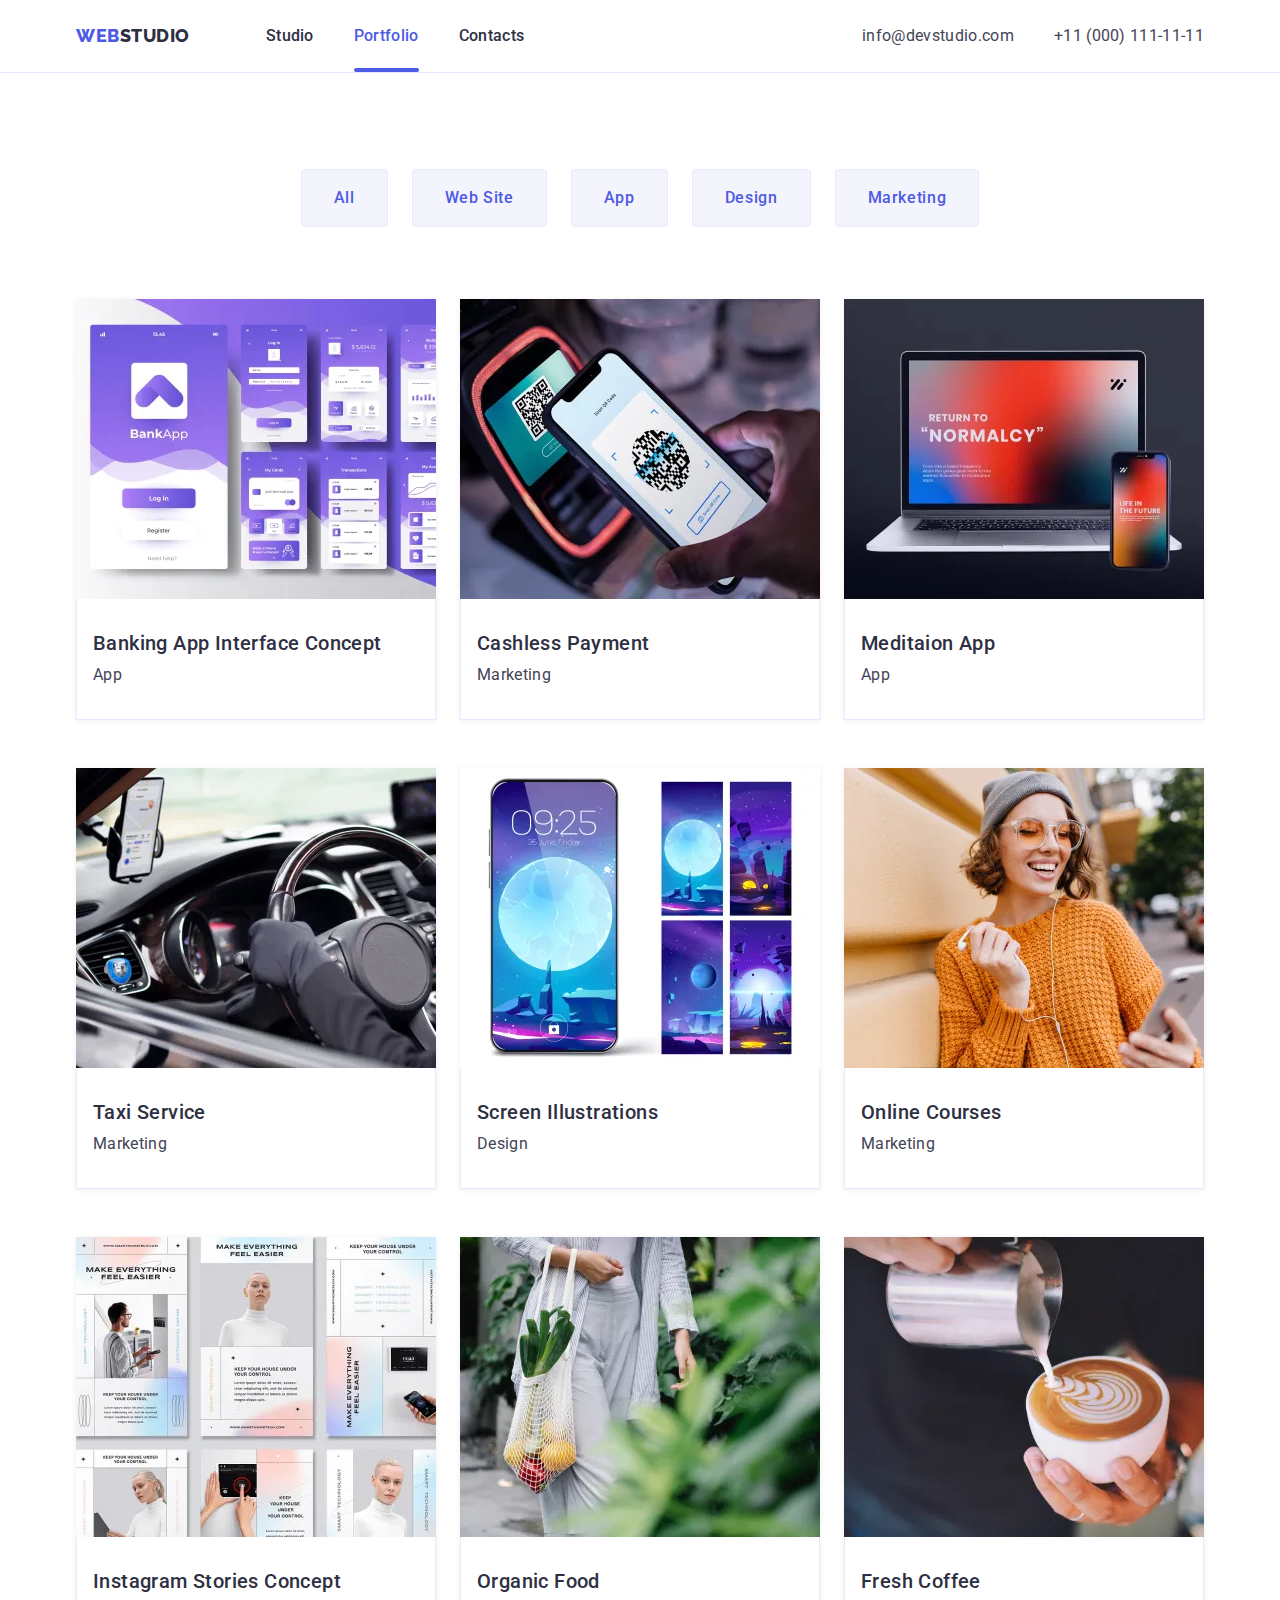
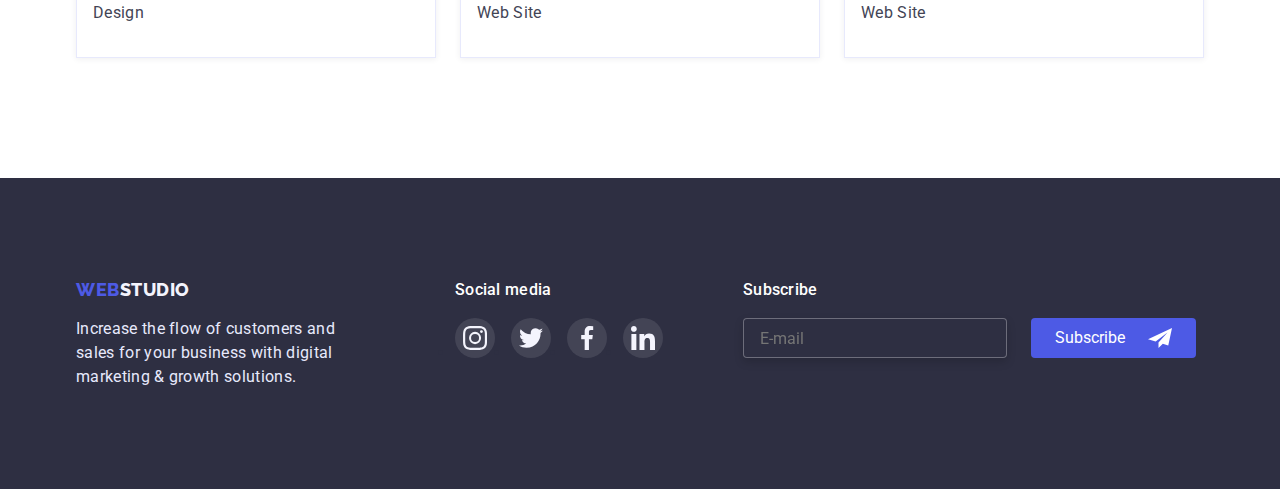
==== commit 9f807e4c: "hw-07-final" ====
--- a/portfolio.html
+++ b/portfolio.html
@@ -94,7 +94,10 @@
                                     14 Stylish and User-Friendly App Design Concepts Task Manager App Calorie Tracker
                                     App Exotic Fruit Ecommerce App Cloud Storage App
                                 </p>
-                                <img src="./images/portfolio/img1.jpg" alt="row_image" width="360" height="300">
+                                <picture>
+                                    <source srcset="./images/portfolio/img-1@1x.webp 1x, ./images/portfolio/img-1@2x.webp 2x" />
+                                    <img src="./images/portfolio/img1.jpg" alt="row_image" width="360" height="300">
+                                </picture>                               
                             </div>
                             <div class="port-border">
                                 <h2 class="card-title">Banking App Interface Concept</h2>
@@ -109,7 +112,10 @@
                                     14 Stylish and User-Friendly App Design Concepts Task Manager App Calorie Tracker
                                     App Exotic Fruit Ecommerce App Cloud Storage App
                                 </p>
-                                <img src="./images/portfolio/img2.jpg" alt="row_image" width="360" height="300">
+                                <picture>
+                                    <source srcset="./images/portfolio/img-2@1x.webp 1x, ./images/portfolio/img-2@2x.webp  2x" />
+                                    <img src="./images/portfolio/img2.jpg" alt="row_image" width="360" height="300">
+                                </picture> 
                             </div>
                             <div class="port-border">
                                 <h2 class="card-title">Cashless Payment</h2>
@@ -124,7 +130,10 @@
                                     14 Stylish and User-Friendly App Design Concepts Task Manager App Calorie Tracker
                                     App Exotic Fruit Ecommerce App Cloud Storage App
                                 </p>
-                                <img src="./images/portfolio/img3.jpg" alt="row_image" width="360" height="300">
+                                <picture>
+                                    <source srcset="./images/portfolio/img-3@1x.webp 1x, ./images/portfolio/img-3@1x.webp 2x" />
+                                    <img src="./images/portfolio/img3.jpg" alt="row_image" width="360" height="300">
+                                </picture> 
                             </div>
                             <div class="port-border">
                                 <h2 class="card-title">Meditaion App</h2>
@@ -139,7 +148,10 @@
                                     14 Stylish and User-Friendly App Design Concepts Task Manager App Calorie Tracker
                                     App Exotic Fruit Ecommerce App Cloud Storage App
                                 </p>
-                                <img src="./images/portfolio/img4.jpg" alt="row_image" width="360" height="300">
+                                <picture>
+                                    <source srcset="./images/portfolio/img-4@1x.webp 1x, ./images/portfolio/img-4@2x.webp 2x" />
+                                    <img src="./images/portfolio/img4.jpg" alt="row_image" width="360" height="300">
+                                </picture> 
                             </div>
                             <div class="port-border">
                                 <h2 class="card-title">Taxi Service</h2>
@@ -154,7 +166,10 @@
                                     14 Stylish and User-Friendly App Design Concepts Task Manager App Calorie Tracker
                                     App Exotic Fruit Ecommerce App Cloud Storage App
                                 </p>
-                                <img src="./images/portfolio/img5.jpg" alt="row_image" width="360" height="300">
+                                <picture>
+                                    <source srcset="./images/portfolio/img-5@1x.webp 1x, ./images/portfolio/img-5@2x.webp 2x" />
+                                    <img src="./images/portfolio/img5.jpg" alt="row_image" width="360" height="300">
+                                </picture> 
                             </div>
                             <div class="port-border">
                                 <h2 class="card-title">Screen Illustrations</h2>
@@ -169,7 +184,10 @@
                                     14 Stylish and User-Friendly App Design Concepts Task Manager App Calorie Tracker
                                     App Exotic Fruit Ecommerce App Cloud Storage App
                                 </p>
-                                <img src="./images/portfolio/img6.jpg" alt="row_image" width="360" height="300">
+                                <picture>
+                                    <source srcset="./images/portfolio/img-6@1x.webp 1x, ./images/portfolio/img-6@2x.webp 2x" />
+                                    <img src="./images/portfolio/img6.jpg" alt="row_image" width="360" height="300">
+                                </picture> 
                             </div>
                             <div class="port-border">
                                 <h2 class="card-title">Online Courses</h2>
@@ -184,7 +202,10 @@
                                     14 Stylish and User-Friendly App Design Concepts Task Manager App Calorie Tracker
                                     App Exotic Fruit Ecommerce App Cloud Storage App
                                 </p>
-                                <img src="./images/portfolio/img7.jpg" alt="row_image" width="360" height="300">
+                                <picture>
+                                    <source srcset="./images/portfolio/img-7@1x.webp 1x, ./images/portfolio/img-7@2x.webp 2x" />
+                                    <img src="./images/portfolio/img7.jpg" alt="row_image" width="360" height="300">
+                                </picture> 
                             </div>
                             <div class="port-border">
                                 <h2 class="card-title">Instagram Stories Concept</h2>
@@ -199,7 +220,10 @@
                                     14 Stylish and User-Friendly App Design Concepts Task Manager App Calorie Tracker
                                     App Exotic Fruit Ecommerce App Cloud Storage App
                                 </p>
-                                <img src="./images/portfolio/img8.jpg" alt="row_image" width="360" height="300">
+                                <picture>
+                                    <source srcset="./images/portfolio/img-8@1x.webp 1x, ./images/portfolio/img-8@2x.webp 2x" />
+                                    <img src="./images/portfolio/img8.jpg" alt="row_image" width="360" height="300">
+                                </picture> 
                             </div>
                             <div class="port-border">
                                 <h2 class="card-title">Organic Food</h2>
@@ -214,7 +238,10 @@
                                     14 Stylish and User-Friendly App Design Concepts Task Manager App Calorie Tracker
                                     App Exotic Fruit Ecommerce App Cloud Storage App
                                 </p>
-                                <img src="./images/portfolio/img9.jpg" alt="row_image" width="360" height="300">
+                                <picture>
+                                    <source srcset="./images/portfolio/img-9@1x.webp 1x, ./images/portfolio/img-9@2x.webp 2x" />
+                                    <img src="./images/portfolio/img9.jpg" alt="row_image" width="360" height="300">
+                                </picture> 
                             </div>
                             <div class="port-border">
                                 <h2 class="card-title">Fresh Coffee</h2>
--- a/css/body-index.css
+++ b/css/body-index.css
@@ -7,15 +7,35 @@
     margin-right: auto;
     text-align: center;
     background-color: rgba(46, 47, 66, 0.7);
-    background-image: linear-gradient(rgba(46, 47, 66, 0.7), rgba(46, 47, 66, 0.7)), url(../images/hero/dark-bg_mob@1x.webp);
+    background-image: linear-gradient(rgba(46, 47, 66, 0.7), rgba(46, 47, 66, 0.7)), url(../images/hero/bg_mob@1x.webp);
     background-position: center;
     background-size: cover;
     object-fit: none;
-
+}
+@media screen and (min-device-pixel-ratio: 2) and (max-width: 767px) {
+    .hero {
+        background-image: linear-gradient(rgba(46, 47, 66, 0.7), rgba(46, 47, 66, 0.7)), url(../images/hero/bg_mob@2x.webp);
+    }
+}
+@media screen and (min-width: 768px) {
+    .hero {
+        background-image: linear-gradient(rgba(46, 47, 66, 0.7), rgba(46, 47, 66, 0.7)), url(../images/hero/bg_tab@1x.webp);
+    }
+}
+@media screen and (min-device-pixel-ratio: 2) and (min-width: 768px) {
+    .hero {
+        background-image: linear-gradient(rgba(46, 47, 66, 0.7), rgba(46, 47, 66, 0.7)), url(../images/hero/bg_tab@2x.webp);
+    }
 }
 @media screen and (min-width: 1158px) {
     .hero {
         box-shadow: 0px 4px 4px rgba(0, 0, 0, 0.25);
+        background-image: linear-gradient(rgba(46, 47, 66, 0.7), rgba(46, 47, 66, 0.7)), url(../images/hero/bg_desktop@1x.webp);
+    }
+}
+@media screen and (min-device-pixel-ratio: 2) and (min-width: 1158px) {
+    .hero {
+        background-image: linear-gradient(rgba(46, 47, 66, 0.7), rgba(46, 47, 66, 0.7)), url(../images/hero/bg_desktop@2x.webp);
     }
 }
 
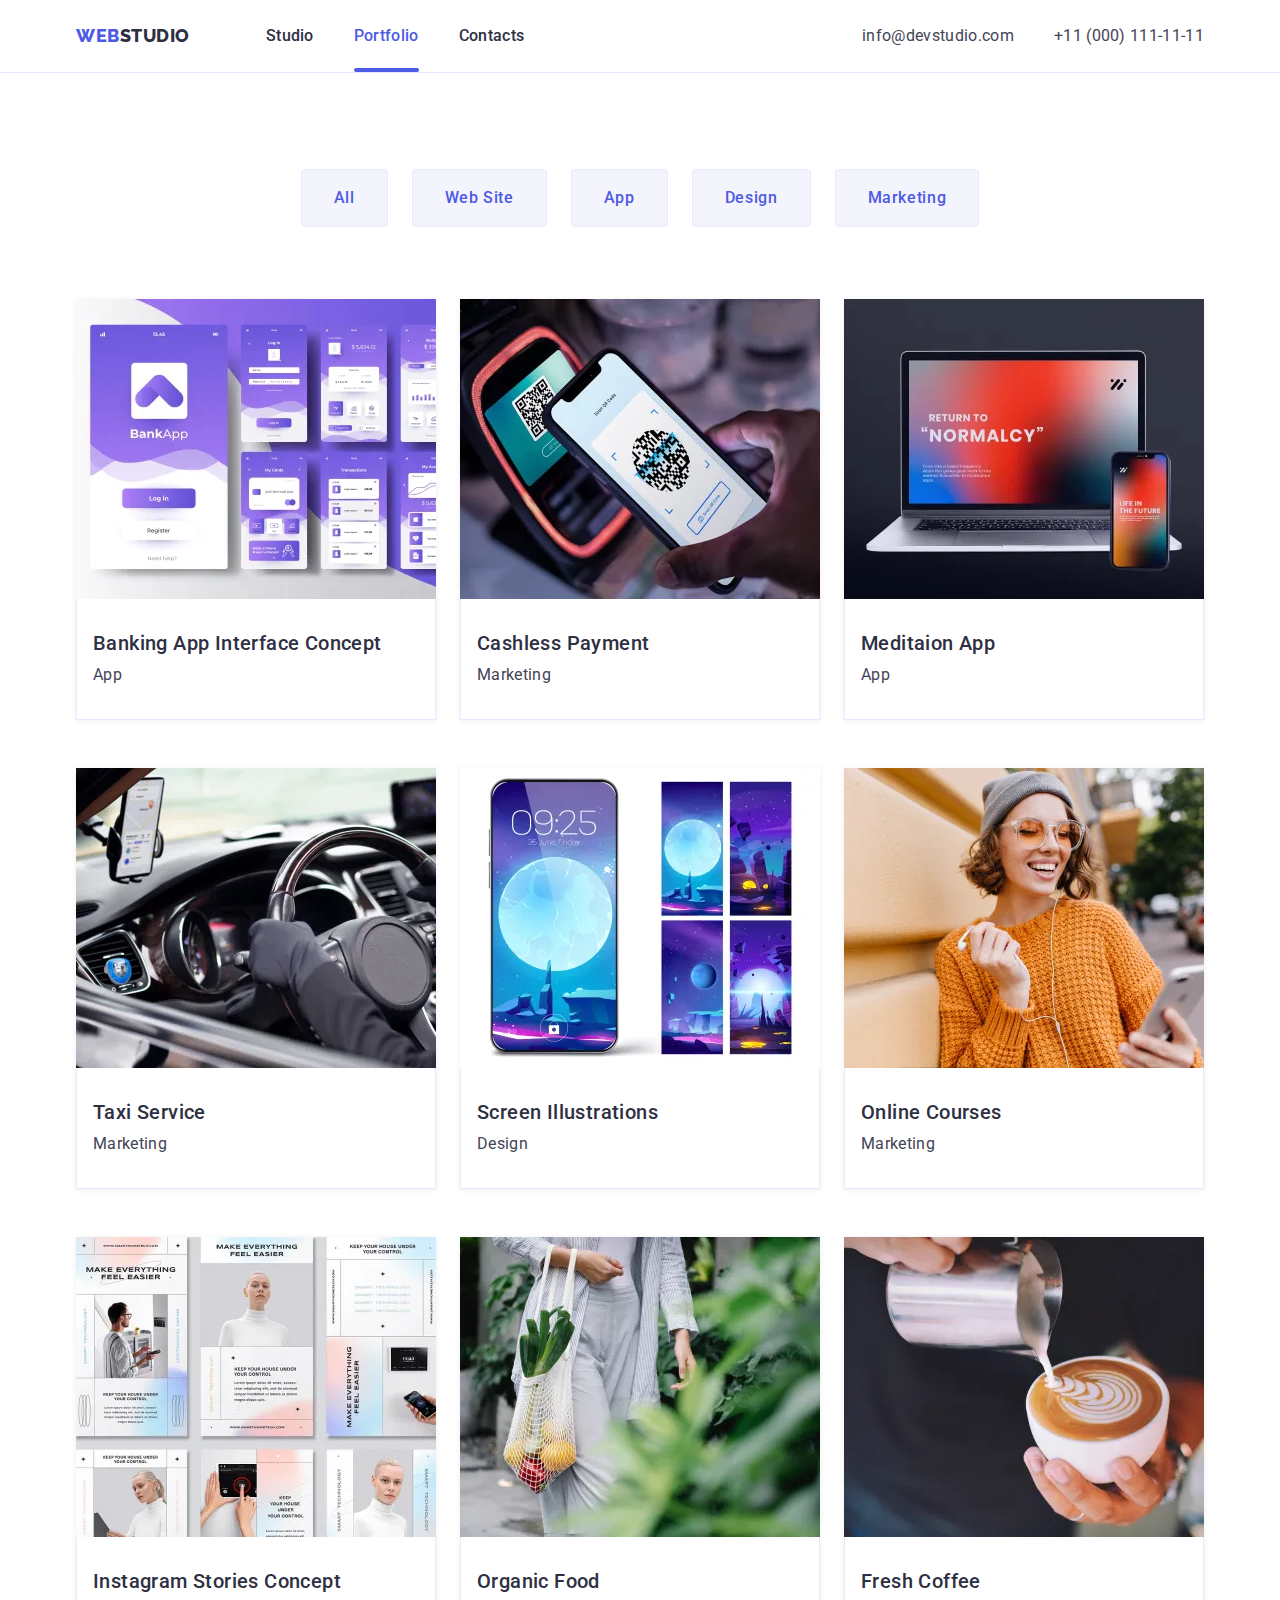
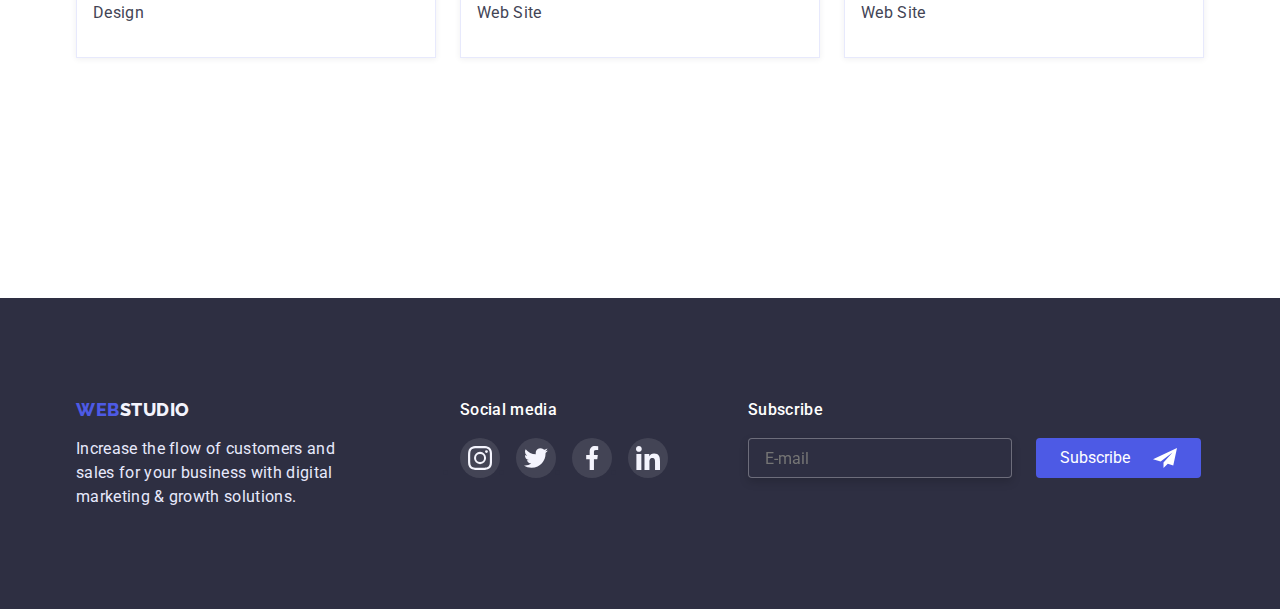
==== commit 4936882a: "hw-07-final2" ====
--- a/portfolio.html
+++ b/portfolio.html
@@ -1,306 +1,424 @@
 <!DOCTYPE html>
 <html lang="en">
-
-<head>
-    <meta charset="UTF-8">
-    <meta http-equiv="X-UA-Compatible" content="IE=edge">
-    <meta name="viewport" content="width=device-width, initial-scale=1.0">
+  <head>
+    <meta charset="UTF-8" />
+    <meta http-equiv="X-UA-Compatible" content="IE=edge" />
+    <meta name="viewport" content="width=device-width, initial-scale=1.0" />
     <title>Portfolio</title>
 
-    <link href="https://fonts.googleapis.com" rel="preconnect">
-    <link href="https://fonts.gstatic.com" rel="preconnect" crossorigin>
-    <link href="https://fonts.googleapis.com/css2?family=Raleway:wght@800&family=Roboto:wght@400;500;700;900&display=swap" rel="stylesheet">
-
-    <link href="https://cdnjs.cloudflare.com/ajax/libs/modern-normalize/1.1.0/modern-normalize.min.css" rel="stylesheet">
-
-    <link href="./css/styles.css" rel="stylesheet">
-    <link href="./css/body-portfolio.css" rel="stylesheet">
-    <link href="./css/head-foot.css" rel="stylesheet">
-    <link href="./css/body-index.css" rel="stylesheet">
-
-</head>
-
-<body>
-    <header class="page-header">
+    <link href="https://fonts.googleapis.com" rel="preconnect" />
+    <link href="https://fonts.gstatic.com" rel="preconnect" crossorigin />
+    <link
+      href="https://fonts.googleapis.com/css2?family=Raleway:wght@800&family=Roboto:wght@400;500;700;900&display=swap"
+      rel="stylesheet"
+    />
+
+    <link
+      href="https://cdnjs.cloudflare.com/ajax/libs/modern-normalize/1.1.0/modern-normalize.min.css"
+      rel="stylesheet"
+    />
+
+    <link href="./css/styles.css" rel="stylesheet" />
+    <link href="./css/body-portfolio.css" rel="stylesheet" />
+    <link href="./css/head-foot.css" rel="stylesheet" />
+    <link href="./css/body-index.css" rel="stylesheet" />
+  </head>
+
+  <body>
+    <div class="cont-adapt">
+      <header class="page-header">
         <div class="header-cont container">
-            <nav class="nav-head">
-                <!-- Logo -->
-                <a class="logo list" href="./index.html">WEB<span class="logo-dark">STUDIO</span></a>
-
-                <button class="menu-toggle js-open-menu" aria-controls="mobile-menu" aria-expanded="false">
-                    <svg width="32" height="22">
-                      <use href="./images/icons.svg#poloski"></use>
-                    </svg>
-                </button>
-
-                <!-- Navigation menu -->
-                <ul class="navigation list">
-                    <li class="item">
-                        <a class="nav-link list" href="./index.html">Studio</a>
-                    </li>
-                    <li class="item">
-                        <a class="nav-link current list" href="./portfolio.html">Portfolio</a>
-                    </li>
-                    <li class="item">
-                        <a class="nav-link list" href>Contacts</a>
-                    </li>
-                </ul>
-            </nav>
-            <!-- Contacts -->
-            <ul class="contacts list">
-                <li class="item">
-                    <a class="con-link list" href="mailto:info@devstudio.com">info@devstudio.com</a>
-                </li>
-                <li>
-                    <a class="con-link list" href="tel:+110001111111">+11 (000) 111-11-11</a>
-                </li>
+          <nav class="nav-head">
+            <!-- Logo -->
+            <a class="logo list" href="./index.html"
+              >WEB<span class="logo-dark">STUDIO</span></a
+            >
+  
+            <button
+              class="menu-toggle js-open-menu"
+              aria-controls="mobile-menu"
+              aria-expanded="false"
+            >
+              <svg width="32" height="22">
+                <use href="./images/icons.svg#poloski"></use>
+              </svg>
+            </button>
+  
+            <!-- Navigation menu -->
+            <ul class="navigation list">
+              <li class="item">
+                <a class="nav-link list" href="./index.html">Studio</a>
+              </li>
+              <li class="item">
+                <a class="nav-link current list" href="./portfolio.html"
+                  >Portfolio</a
+                >
+              </li>
+              <li class="item">
+                <a class="nav-link list" href>Contacts</a>
+              </li>
             </ul>
+          </nav>
+          <!-- Contacts -->
+          <ul class="contacts list">
+            <li class="item">
+              <a class="con-link list" href="mailto:info@devstudio.com"
+                >info@devstudio.com</a
+              >
+            </li>
+            <li>
+              <a class="con-link list" href="tel:+110001111111"
+                >+11 (000) 111-11-11</a
+              >
+            </li>
+          </ul>
         </div>
-    </header>
-    <main>
-
+      </header>
+      <main>
         <!-- Filter -->
-        <section>
-            <div class="filter-section container">
-                <h1 class="ghost">Portfolio</h1>
-                <ul class="filter-item list">
-                    <li>
-                        <button class="filter-btn button" type="button">All</button>
-                    </li>
-                    <li>
-                        <button class="filter-btn button" type="button">Web Site</button>
-                    </li>
-                    <li>
-                        <button class="filter-btn button" type="button">App</button>
-                    </li>
-                    <li>
-                        <button class="filter-btn button" type="button">Design</button>
-                    </li>
-                    <li>
-                        <button class="filter-btn button" type="button">Marketing</button>
-                    </li>
-
-                </ul>
-            </div>
-
-            <!-- Main section -->
-
-            <div class="container">
-                <ul class="portfolio-card list">
-                    <li class="por-card">
-                        <a class="por-bloc list" href>
-                            <div class="por-thumb">
-                                <p class="por-quote">
-                                    14 Stylish and User-Friendly App Design Concepts Task Manager App Calorie Tracker
-                                    App Exotic Fruit Ecommerce App Cloud Storage App
-                                </p>
-                                <picture>
-                                    <source srcset="./images/portfolio/img-1@1x.webp 1x, ./images/portfolio/img-1@2x.webp 2x" />
-                                    <img src="./images/portfolio/img1.jpg" alt="row_image" width="360" height="300">
-                                </picture>                               
-                            </div>
-                            <div class="port-border">
-                                <h2 class="card-title">Banking App Interface Concept</h2>
-                                <p class="card-desc">App</p>
-                            </div>
-                        </a>
-                    </li>
-                    <li class="por-card">
-                        <a class="por-bloc list" href>
-                            <div class="por-thumb">
-                                <p class="por-quote">
-                                    14 Stylish and User-Friendly App Design Concepts Task Manager App Calorie Tracker
-                                    App Exotic Fruit Ecommerce App Cloud Storage App
-                                </p>
-                                <picture>
-                                    <source srcset="./images/portfolio/img-2@1x.webp 1x, ./images/portfolio/img-2@2x.webp  2x" />
-                                    <img src="./images/portfolio/img2.jpg" alt="row_image" width="360" height="300">
-                                </picture> 
-                            </div>
-                            <div class="port-border">
-                                <h2 class="card-title">Cashless Payment</h2>
-                                <p class="card-desc">Marketing</p>
-                            </div>
-                        </a>
-                    </li>
-                    <li class="por-card">
-                        <a class="por-bloc list" href>
-                            <div class="por-thumb">
-                                <p class="por-quote">
-                                    14 Stylish and User-Friendly App Design Concepts Task Manager App Calorie Tracker
-                                    App Exotic Fruit Ecommerce App Cloud Storage App
-                                </p>
-                                <picture>
-                                    <source srcset="./images/portfolio/img-3@1x.webp 1x, ./images/portfolio/img-3@1x.webp 2x" />
-                                    <img src="./images/portfolio/img3.jpg" alt="row_image" width="360" height="300">
-                                </picture> 
-                            </div>
-                            <div class="port-border">
-                                <h2 class="card-title">Meditaion App</h2>
-                                <p class="card-desc">App</p>
-                            </div>
-                        </a>
-                    </li>
-                    <li class="por-card">
-                        <a class="por-bloc list" href>
-                            <div class="por-thumb">
-                                <p class="por-quote">
-                                    14 Stylish and User-Friendly App Design Concepts Task Manager App Calorie Tracker
-                                    App Exotic Fruit Ecommerce App Cloud Storage App
-                                </p>
-                                <picture>
-                                    <source srcset="./images/portfolio/img-4@1x.webp 1x, ./images/portfolio/img-4@2x.webp 2x" />
-                                    <img src="./images/portfolio/img4.jpg" alt="row_image" width="360" height="300">
-                                </picture> 
-                            </div>
-                            <div class="port-border">
-                                <h2 class="card-title">Taxi Service</h2>
-                                <p class="card-desc">Marketing</p>
-                            </div>
-                        </a>
-                    </li>
-                    <li class="por-card">
-                        <a class="por-bloc list" href>
-                            <div class="por-thumb">
-                                <p class="por-quote">
-                                    14 Stylish and User-Friendly App Design Concepts Task Manager App Calorie Tracker
-                                    App Exotic Fruit Ecommerce App Cloud Storage App
-                                </p>
-                                <picture>
-                                    <source srcset="./images/portfolio/img-5@1x.webp 1x, ./images/portfolio/img-5@2x.webp 2x" />
-                                    <img src="./images/portfolio/img5.jpg" alt="row_image" width="360" height="300">
-                                </picture> 
-                            </div>
-                            <div class="port-border">
-                                <h2 class="card-title">Screen Illustrations</h2>
-                                <p class="card-desc">Design</p>
-                            </div>
-                        </a>
-                    </li>
-                    <li class="por-card">
-                        <a class="por-bloc list" href>
-                            <div class="por-thumb">
-                                <p class="por-quote">
-                                    14 Stylish and User-Friendly App Design Concepts Task Manager App Calorie Tracker
-                                    App Exotic Fruit Ecommerce App Cloud Storage App
-                                </p>
-                                <picture>
-                                    <source srcset="./images/portfolio/img-6@1x.webp 1x, ./images/portfolio/img-6@2x.webp 2x" />
-                                    <img src="./images/portfolio/img6.jpg" alt="row_image" width="360" height="300">
-                                </picture> 
-                            </div>
-                            <div class="port-border">
-                                <h2 class="card-title">Online Courses</h2>
-                                <p class="card-desc">Marketing</p>
-                            </div>
-                        </a>
-                    </li>
-                    <li class="por-card">
-                        <a class="por-bloc list" href>
-                            <div class="por-thumb">
-                                <p class="por-quote">
-                                    14 Stylish and User-Friendly App Design Concepts Task Manager App Calorie Tracker
-                                    App Exotic Fruit Ecommerce App Cloud Storage App
-                                </p>
-                                <picture>
-                                    <source srcset="./images/portfolio/img-7@1x.webp 1x, ./images/portfolio/img-7@2x.webp 2x" />
-                                    <img src="./images/portfolio/img7.jpg" alt="row_image" width="360" height="300">
-                                </picture> 
-                            </div>
-                            <div class="port-border">
-                                <h2 class="card-title">Instagram Stories Concept</h2>
-                                <p class="card-desc">Design</p>
-                            </div>
-                        </a>
-                    </li>
-                    <li class="por-card">
-                        <a class="por-bloc list" href>
-                            <div class="por-thumb">
-                                <p class="por-quote">
-                                    14 Stylish and User-Friendly App Design Concepts Task Manager App Calorie Tracker
-                                    App Exotic Fruit Ecommerce App Cloud Storage App
-                                </p>
-                                <picture>
-                                    <source srcset="./images/portfolio/img-8@1x.webp 1x, ./images/portfolio/img-8@2x.webp 2x" />
-                                    <img src="./images/portfolio/img8.jpg" alt="row_image" width="360" height="300">
-                                </picture> 
-                            </div>
-                            <div class="port-border">
-                                <h2 class="card-title">Organic Food</h2>
-                                <p class="card-desc">Web Site</p>
-                            </div>
-                        </a>
-                    </li>
-                    <li class="por-card">
-                        <a class="por-bloc list" href>
-                            <div class="por-thumb">
-                                <p class="por-quote">
-                                    14 Stylish and User-Friendly App Design Concepts Task Manager App Calorie Tracker
-                                    App Exotic Fruit Ecommerce App Cloud Storage App
-                                </p>
-                                <picture>
-                                    <source srcset="./images/portfolio/img-9@1x.webp 1x, ./images/portfolio/img-9@2x.webp 2x" />
-                                    <img src="./images/portfolio/img9.jpg" alt="row_image" width="360" height="300">
-                                </picture> 
-                            </div>
-                            <div class="port-border">
-                                <h2 class="card-title">Fresh Coffee</h2>
-                                <p class="card-desc">Web Site</p>
-                            </div>
-                        </a>
-                    </li>
-                </ul>
-            </div>
+        <section class="portfolio-section">
+          <div class="filter-section container">
+            <h1 class="ghost">Portfolio</h1>
+            <ul class="filter-item list">
+              <li>
+                <button class="filter-btn button" type="button">All</button>
+              </li>
+              <li>
+                <button class="filter-btn button" type="button">Web Site</button>
+              </li>
+              <li>
+                <button class="filter-btn button" type="button">App</button>
+              </li>
+              <li>
+                <button class="filter-btn button" type="button">Design</button>
+              </li>
+              <li>
+                <button class="filter-btn button" type="button">Marketing</button>
+              </li>
+            </ul>
+          </div>
+  
+          <!-- Main section -->
+  
+          <div class="container">
+            <ul class="portfolio-card list">
+              <li class="por-card">
+                <a class="por-bloc list" href>
+                  <div class="por-thumb">
+                    <p class="por-quote">
+                      14 Stylish and User-Friendly App Design Concepts Task
+                      Manager App Calorie Tracker App Exotic Fruit Ecommerce App
+                      Cloud Storage App
+                    </p>
+                    <picture>
+                      <source
+                        srcset="
+                          ./images/portfolio/img-1@1x.webp 1x,
+                          ./images/portfolio/img-1@2x.webp 2x
+                        "
+                      />
+                      <img
+                        src="./images/portfolio/img1.jpg"
+                        alt="row_image"
+                        width="360"
+                        height="300"
+                      />
+                    </picture>
+                  </div>
+                  <div class="port-border">
+                    <h2 class="card-title">Banking App Interface Concept</h2>
+                    <p class="card-desc">App</p>
+                  </div>
+                </a>
+              </li>
+              <li class="por-card">
+                <a class="por-bloc list" href>
+                  <div class="por-thumb">
+                    <p class="por-quote">
+                      14 Stylish and User-Friendly App Design Concepts Task
+                      Manager App Calorie Tracker App Exotic Fruit Ecommerce App
+                      Cloud Storage App
+                    </p>
+                    <picture>
+                      <source
+                        srcset="
+                          ./images/portfolio/img-2@1x.webp 1x,
+                          ./images/portfolio/img-2@2x.webp 2x
+                        "
+                      />
+                      <img
+                        src="./images/portfolio/img2.jpg"
+                        alt="row_image"
+                        width="360"
+                        height="300"
+                      />
+                    </picture>
+                  </div>
+                  <div class="port-border">
+                    <h2 class="card-title">Cashless Payment</h2>
+                    <p class="card-desc">Marketing</p>
+                  </div>
+                </a>
+              </li>
+              <li class="por-card">
+                <a class="por-bloc list" href>
+                  <div class="por-thumb">
+                    <p class="por-quote">
+                      14 Stylish and User-Friendly App Design Concepts Task
+                      Manager App Calorie Tracker App Exotic Fruit Ecommerce App
+                      Cloud Storage App
+                    </p>
+                    <picture>
+                      <source
+                        srcset="
+                          ./images/portfolio/img-3@1x.webp 1x,
+                          ./images/portfolio/img-3@1x.webp 2x
+                        "
+                      />
+                      <img
+                        src="./images/portfolio/img3.jpg"
+                        alt="row_image"
+                        width="360"
+                        height="300"
+                      />
+                    </picture>
+                  </div>
+                  <div class="port-border">
+                    <h2 class="card-title">Meditaion App</h2>
+                    <p class="card-desc">App</p>
+                  </div>
+                </a>
+              </li>
+              <li class="por-card">
+                <a class="por-bloc list" href>
+                  <div class="por-thumb">
+                    <p class="por-quote">
+                      14 Stylish and User-Friendly App Design Concepts Task
+                      Manager App Calorie Tracker App Exotic Fruit Ecommerce App
+                      Cloud Storage App
+                    </p>
+                    <picture>
+                      <source
+                        srcset="
+                          ./images/portfolio/img-4@1x.webp 1x,
+                          ./images/portfolio/img-4@2x.webp 2x
+                        "
+                      />
+                      <img
+                        src="./images/portfolio/img4.jpg"
+                        alt="row_image"
+                        width="360"
+                        height="300"
+                      />
+                    </picture>
+                  </div>
+                  <div class="port-border">
+                    <h2 class="card-title">Taxi Service</h2>
+                    <p class="card-desc">Marketing</p>
+                  </div>
+                </a>
+              </li>
+              <li class="por-card">
+                <a class="por-bloc list" href>
+                  <div class="por-thumb">
+                    <p class="por-quote">
+                      14 Stylish and User-Friendly App Design Concepts Task
+                      Manager App Calorie Tracker App Exotic Fruit Ecommerce App
+                      Cloud Storage App
+                    </p>
+                    <picture>
+                      <source
+                        srcset="
+                          ./images/portfolio/img-5@1x.webp 1x,
+                          ./images/portfolio/img-5@2x.webp 2x
+                        "
+                      />
+                      <img
+                        src="./images/portfolio/img5.jpg"
+                        alt="row_image"
+                        width="360"
+                        height="300"
+                      />
+                    </picture>
+                  </div>
+                  <div class="port-border">
+                    <h2 class="card-title">Screen Illustrations</h2>
+                    <p class="card-desc">Design</p>
+                  </div>
+                </a>
+              </li>
+              <li class="por-card">
+                <a class="por-bloc list" href>
+                  <div class="por-thumb">
+                    <p class="por-quote">
+                      14 Stylish and User-Friendly App Design Concepts Task
+                      Manager App Calorie Tracker App Exotic Fruit Ecommerce App
+                      Cloud Storage App
+                    </p>
+                    <picture>
+                      <source
+                        srcset="
+                          ./images/portfolio/img-6@1x.webp 1x,
+                          ./images/portfolio/img-6@2x.webp 2x
+                        "
+                      />
+                      <img
+                        src="./images/portfolio/img6.jpg"
+                        alt="row_image"
+                        width="360"
+                        height="300"
+                      />
+                    </picture>
+                  </div>
+                  <div class="port-border">
+                    <h2 class="card-title">Online Courses</h2>
+                    <p class="card-desc">Marketing</p>
+                  </div>
+                </a>
+              </li>
+              <li class="por-card">
+                <a class="por-bloc list" href>
+                  <div class="por-thumb">
+                    <p class="por-quote">
+                      14 Stylish and User-Friendly App Design Concepts Task
+                      Manager App Calorie Tracker App Exotic Fruit Ecommerce App
+                      Cloud Storage App
+                    </p>
+                    <picture>
+                      <source
+                        srcset="
+                          ./images/portfolio/img-7@1x.webp 1x,
+                          ./images/portfolio/img-7@2x.webp 2x
+                        "
+                      />
+                      <img
+                        src="./images/portfolio/img7.jpg"
+                        alt="row_image"
+                        width="360"
+                        height="300"
+                      />
+                    </picture>
+                  </div>
+                  <div class="port-border">
+                    <h2 class="card-title">Instagram Stories Concept</h2>
+                    <p class="card-desc">Design</p>
+                  </div>
+                </a>
+              </li>
+              <li class="por-card">
+                <a class="por-bloc list" href>
+                  <div class="por-thumb">
+                    <p class="por-quote">
+                      14 Stylish and User-Friendly App Design Concepts Task
+                      Manager App Calorie Tracker App Exotic Fruit Ecommerce App
+                      Cloud Storage App
+                    </p>
+                    <picture>
+                      <source
+                        srcset="
+                          ./images/portfolio/img-8@1x.webp 1x,
+                          ./images/portfolio/img-8@2x.webp 2x
+                        "
+                      />
+                      <img
+                        src="./images/portfolio/img8.jpg"
+                        alt="row_image"
+                        width="360"
+                        height="300"
+                      />
+                    </picture>
+                  </div>
+                  <div class="port-border">
+                    <h2 class="card-title">Organic Food</h2>
+                    <p class="card-desc">Web Site</p>
+                  </div>
+                </a>
+              </li>
+              <li class="por-card">
+                <a class="por-bloc list" href>
+                  <div class="por-thumb">
+                    <p class="por-quote">
+                      14 Stylish and User-Friendly App Design Concepts Task
+                      Manager App Calorie Tracker App Exotic Fruit Ecommerce App
+                      Cloud Storage App
+                    </p>
+                    <picture>
+                      <source
+                        srcset="
+                          ./images/portfolio/img-9@1x.webp 1x,
+                          ./images/portfolio/img-9@2x.webp 2x
+                        "
+                      />
+                      <img
+                        src="./images/portfolio/img9.jpg"
+                        alt="row_image"
+                        width="360"
+                        height="300"
+                      />
+                    </picture>
+                  </div>
+                  <div class="port-border">
+                    <h2 class="card-title">Fresh Coffee</h2>
+                    <p class="card-desc">Web Site</p>
+                  </div>
+                </a>
+              </li>
+            </ul>
+          </div>
         </section>
-
-    </main>
-
-    <footer>
+      </main>
+  
+      <footer>
         <div class="footer container">
-            <div><a class="logo list" href="./index.html">WEB<span class="logo-white">STUDIO</span></a>
-                <p class="footer-text">Increase the flow of customers and <br> sales for your business with digital <br>
-                    marketing &
-                    growth solutions.</p>
-            </div>
-            <div class="footer-media">
-                <p class="social-media">Social media</p>
-                <ul class="footer-action">
-                    <li>
-                        <a class="footer-link" href>
-                            <svg class="footer-icon" width="24" height="24">
-                                <use href="./images/icons.svg#instagram"></use>
-                            </svg>
-                        </a>
-                    </li>
-                    <li>
-                        <a class="footer-link" href>
-                            <svg class="footer-icon" width="24" height="24">
-                                <use href="./images/icons.svg#twitter"></use>
-                            </svg>
-                        </a>
-                    </li>
-                    <li>
-                        <a class="footer-link" href>
-                            <svg class="footer-icon" width="24" height="24">
-                                <use href="./images/icons.svg#facebook"></use>
-                            </svg>
-                        </a>
-                    </li>
-                    <li>
-                        <a class="footer-link" href>
-                            <svg class="footer-icon" width="24" height="24">
-                                <use href="./images/icons.svg#linkedin"></use>
-                            </svg>
-                        </a>
-                    </li>
-                </ul>
+            <div class="logo-social-cont">
+                <div class="foot-logo">
+                    <a class="logo list" href="./index.html">WEB<span class="logo-white">STUDIO</span></a>
+                    <p class="footer-text">Increase the flow of customers and <br> sales for your business with digital
+                        <br>
+                        marketing &
+                        growth solutions.
+                    </p>
+                </div>
+                <div class="footer-media">
+                    <p class="social-media">Social media</p>
+                    <ul class="footer-action">
+                        <li>
+                            <a class="footer-link" href>
+                                <svg class="footer-icon" width="24" height="24">
+                                    <use href="./images/icons.svg#instagram"></use>
+                                </svg>
+                            </a>
+                        </li>
+                        <li>
+                            <a class="footer-link" href>
+                                <svg class="footer-icon" width="24" height="24">
+                                    <use href="./images/icons.svg#twitter"></use>
+                                </svg>
+                            </a>
+                        </li>
+                        <li>
+                            <a class="footer-link" href>
+                                <svg class="footer-icon" width="24" height="24">
+                                    <use href="./images/icons.svg#facebook"></use>
+                                </svg>
+                            </a>
+                        </li>
+                        <li>
+                            <a class="footer-link" href>
+                                <svg class="footer-icon" width="24" height="24">
+                                    <use href="./images/icons.svg#linkedin"></use>
+                                </svg>
+                            </a>
+                        </li>
+                    </ul>
+                </div>
             </div>
             <div class="footer-subscribe">
                 <p class="social-media">Subscribe</p>
-
-                <div class="subscribe-bloc">
+  
+                <form class="subscribe-bloc">
                     <div class="subscribe-mail">
-                        <input name="sub-mail" type="email" placeholder="E-mail">
+                        <input name="sub-mail" type="email" placeholder="E-mail" required>
                     </div>
                     <div class="sub-btn">
                         <button class="subscribe-btn" type="submit">Subscribe</button>
@@ -308,80 +426,81 @@
                             <use href="./images/icons.svg#sub-logo"></use>
                         </svg>
                     </div>
-                </div>
+                </form>
             </div>
         </div>
-    </footer>
-
-        <!-- Mobile menu -->
-
-        <div class="menu-container js-menu-container" id="mobile-menu">
-            <button class="menu-toggle js-close-menu">
-                <div class="mobile-menu-icon">
-                    <svg class="modal-icon" width="8" height="8">
-                        <use href="./images/icons.svg#vector"></use>
-                    </svg>
-                </div>
-            </button>
-            <ul class="mobile-menu">
-                <li class="item">
-                    <a class="nav-link list" href="./index.html">Studio</a>
-                </li>
-                <li class="item">
-                    <a class="nav-link list" href="./portfolio.html">Portfolio</a>
-                </li>
-                <li class="item">
-                    <a class="nav-link list" href>Contacts</a>
-                </li>
-            </ul>
-            
-    
-            <div class="cont-menu">
-                <ul class="mobile-menu">
-                    <li>
-                         <a class="con-link telefon list" href="tel:+110001111111">+11 (000) 111-11-11</a>
-                    </li>
-                    <li class="item">
-                        <a class="con-link email list" href="mailto:info@devstudio.com">info@devstudio.com</a>
-                    </li>
-                </ul>
-                <ul class="team-social list">
-                    <li>
-                        <a class="social-block" href="https://instagram.com">
-                            <svg class="social-icon" width="16" height="16">
-                                <use href="./images/icons.svg#instagram"></use>
-                            </svg>
-                        </a>
-                    </li>
-                    <li>
-                        <a class="social-block" href="https://twitter.com">
-                            <svg class="social-icon" width="16" height="16">
-                                <use href="./images/icons.svg#twitter"></use>
-                            </svg>
-                        </a>
-                    </li>
-                    <li>
-                        <a class="social-block" href="https://facebook.com">
-                            <svg class="social-icon" width="16" height="16">
-                                <use href="./images/icons.svg#facebook"></use>
-                            </svg>
-                        </a>
-                    </li>
-                    <li>
-                        <a class="social-block" href="https://linkedin.com">
-                            <svg class="social-icon" width="16" height="16">
-                                <use href="./images/icons.svg#linkedin"></use>
-                            </svg>
-                        </a>
-                    </li>
-                </ul>
-            </div>
-            
-    
+      </footer>
+  
+    </div>
+
+    <!-- Mobile menu -->
+
+    <div class="menu-container js-menu-container" id="mobile-menu">
+      <button class="menu-toggle js-close-menu">
+        <div class="mobile-menu-icon">
+          <svg class="modal-icon" width="8" height="8">
+            <use href="./images/icons.svg#vector"></use>
+          </svg>
         </div>
-        
-        <script src="./js/mobile-menu.js"></script>
-
-</body>
-
-</html>+      </button>
+      <ul class="mobile-menu">
+        <li class="item">
+          <a class="nav-link list" href="./index.html">Studio</a>
+        </li>
+        <li class="item">
+          <a class="nav-link list" href="./portfolio.html">Portfolio</a>
+        </li>
+        <li class="item">
+          <a class="nav-link list" href>Contacts</a>
+        </li>
+      </ul>
+
+      <div class="cont-menu">
+        <ul class="mobile-menu">
+          <li>
+            <a class="con-link telefon list" href="tel:+110001111111"
+              >+11 (000) 111-11-11</a
+            >
+          </li>
+          <li class="item">
+            <a class="con-link email list" href="mailto:info@devstudio.com"
+              >info@devstudio.com</a
+            >
+          </li>
+        </ul>
+        <ul class="team-social list">
+          <li>
+            <a class="social-block" href="https://instagram.com">
+              <svg class="social-icon" width="16" height="16">
+                <use href="./images/icons.svg#instagram"></use>
+              </svg>
+            </a>
+          </li>
+          <li>
+            <a class="social-block" href="https://twitter.com">
+              <svg class="social-icon" width="16" height="16">
+                <use href="./images/icons.svg#twitter"></use>
+              </svg>
+            </a>
+          </li>
+          <li>
+            <a class="social-block" href="https://facebook.com">
+              <svg class="social-icon" width="16" height="16">
+                <use href="./images/icons.svg#facebook"></use>
+              </svg>
+            </a>
+          </li>
+          <li>
+            <a class="social-block" href="https://linkedin.com">
+              <svg class="social-icon" width="16" height="16">
+                <use href="./images/icons.svg#linkedin"></use>
+              </svg>
+            </a>
+          </li>
+        </ul>
+      </div>
+    </div>
+
+    <script src="./js/mobile-menu.js"></script>
+  </body>
+</html>
--- a/css/styles.css
+++ b/css/styles.css
@@ -62,12 +62,17 @@
         max-width: 428px;
     }
 }
+@media screen and (min-width: 480px) {
+    .container {
+        max-width: 428px;
+    }
+}
 @media screen and (min-width: 768px) {
     .container {
         max-width: 768px;
     }
 }
-@media screen and (min-width: 1158px) {
+@media screen and (min-width: 1200px) {
     .container {
         max-width: 1158px;
         padding: 0px 15px;
--- a/css/body-portfolio.css
+++ b/css/body-portfolio.css
@@ -2,20 +2,34 @@
 
 /* Filter */
 
-.filter-section {
+.portfolio-section {
     padding-top: 48px;
     padding-bottom: 48px;
 }
 @media screen and (min-width: 768px) {
-    .filter-section {
+    .portfolio-section {
         padding-top: 64px;
-        padding-bottom: 64px;
+        padding-bottom: 96px;
     }
 }
-@media screen and (min-width: 1158px) {
+@media screen and (min-width: 1200px) {
+    .portfolio-section {
+        padding-top: 96px;
+        padding-bottom: 120px;
+    }
+}
+
+.filter-section {
+    margin-bottom: 48px;
+}
+@media screen and (min-width: 768px) {
     .filter-section {
-        padding-top: 96px;
-        padding-bottom: 72px;
+        margin-bottom: 64px;
+    }
+}
+@media screen and (min-width: 1200px) {
+    .filter-section {
+        margin-bottom: 72px;
     }
 }
 
@@ -67,6 +81,13 @@
     row-gap: 48px;
     padding-left: 0;
 }
+@media screen and (max-width: 767px) {
+    .portfolio-card {
+        padding-bottom: 96px;
+        justify-content: center;
+        row-gap: 72px;
+    }
+}
 @media screen and (min-width: 768px) {
     .portfolio-card {
         padding-bottom: 96px;
@@ -74,7 +95,7 @@
         row-gap: 72px;
     }
 }
-@media screen and (min-width: 1158px) {
+@media screen and (min-width: 1200px) {
     .portfolio-card {
         padding-bottom: 120px;
         column-gap: 24px;
@@ -126,18 +147,25 @@
     overflow: hidden;
 }
 
-@media screen and (max-width: 1157px) {
+@media screen and (max-width: 767px) {
     .por-thumb img {
         max-width: 396px;
         max-height: 400px;
     }
 }
-@media screen and (max-width: 1157px) {
+@media screen and (max-width: 1199px) {
     .por-thumb img {
         max-width: 356px;
         max-height: 420px;
     }
 }
+@media screen and (min-width: 1200px) {
+    .por-thumb img {
+        max-width: 360px;
+        max-height: 420px;
+    }
+}
+
 
 .por-quote {
     display: inline-block;
--- a/css/head-foot.css
+++ b/css/head-foot.css
@@ -31,7 +31,7 @@
     justify-content: space-between;
     position: relative;
 }
-@media screen and (min-width: 1158px) {
+@media screen and (min-width: 1200px) {
     .header-cont {
         align-items: center;
     }
@@ -52,7 +52,7 @@
     .navigation {
         margin-left: 123px;
     }
-}@media screen and (min-width: 1158px) {
+}@media screen and (min-width: 1200px) {
     .navigation {
         margin-left: 76px;
     }
@@ -64,6 +64,11 @@
 
 .navigation .item:not(:last-child) {
     margin-right: 40px;
+}
+@media screen and (max-width: 767px) {
+    .item:not(:last-child) {
+        margin-bottom: 40px;
+    }
 }
 
 .nav-link {
@@ -86,8 +91,7 @@
         font-weight: 700;
         font-size: 36px;
         line-height: 1.1;
-        padding-top: 0;
-        padding-bottom: 40px;
+        padding: 0;
     }
 }
 
@@ -133,14 +137,14 @@
     }
 }
 
-@media screen and (min-width: 1158px) {
+@media screen and (min-width: 1200px) {
     .contacts {
         margin-top: 0;
         display: flex;
     }
 }
 
-@media screen and (min-width: 1158px) {
+@media screen and (min-width: 1200px) {
     .contacts .item:not(:last-child){
         margin-right: 40px;
         padding-bottom: 0;
@@ -167,7 +171,7 @@
         letter-spacing: 0.04em;
     }
 }
-@media screen and (min-width: 1158px) {
+@media screen and (min-width: 1200px) {
     .con-link {
         font-weight: 400;
         font-size: 16px;
@@ -190,8 +194,9 @@
 }
 @media screen and (max-width: 767px) {
     .con-link.email {
-        padding-top: 40px;
-        padding-bottom: 48px;
+        margin-top: 40px;
+        margin-bottom: 48px;
+        padding: 0;
         font-weight: 500;
         font-size: 20px;
         line-height: 1.2;
@@ -218,7 +223,7 @@
         display: flex;
     }
 }
-@media screen and (min-width: 1158px) {
+@media screen and (min-width: 1200px) {
     .logo-social-cont {
         margin: 0;
         display: flex;
@@ -232,13 +237,13 @@
         align-items: center;
     }
 }
-@media screen and (min-width: 1158px) {
+@media screen and (min-width: 1200px) {
     .foot-logo {
         min-width: 264px;
     }
 }
 
-@media screen and (min-width: 1158px) {
+@media screen and (min-width: 1200px) {
     .footer {
         display: flex;
     }
@@ -272,7 +277,7 @@
         margin-left: 24px;
     }
 }
-@media screen and (min-width: 1158px) {
+@media screen and (min-width: 1200px) {
     .footer-media {
         margin-left: 120px;
     }
@@ -288,7 +293,8 @@
 }
 @media screen and (max-width: 767px) {
     .social-media {
-        align-items: center;
+        display: flex;
+        justify-content: center;
     }
 }
 
@@ -342,7 +348,7 @@
         margin-top: 0;
     }
 }
-@media screen and (min-width: 1158px) {
+@media screen and (min-width: 1200px) {
     .footer-subscribe {
         margin: 0 0 0 80px;
     }
@@ -487,7 +493,7 @@
     background-color: #fff;
     z-index: 999;
   
-    transform: translateX(100%);
+    transform: translateX(150%);
     transition: transform 250ms ease-in-out;
 }
   
--- a/css/body-index.css
+++ b/css/body-index.css
@@ -2,354 +2,377 @@
 
 /* HERO */
 .hero {
-    padding: 112px 0px;
-    margin-left: auto;
-    margin-right: auto;
-    text-align: center;
-    background-color: rgba(46, 47, 66, 0.7);
-    background-image: linear-gradient(rgba(46, 47, 66, 0.7), rgba(46, 47, 66, 0.7)), url(../images/hero/bg_mob@1x.webp);
-    background-position: center;
-    background-size: cover;
-    object-fit: none;
-}
-@media screen and (min-device-pixel-ratio: 2) and (max-width: 767px) {
-    .hero {
-        background-image: linear-gradient(rgba(46, 47, 66, 0.7), rgba(46, 47, 66, 0.7)), url(../images/hero/bg_mob@2x.webp);
-    }
-}
-@media screen and (min-width: 768px) {
-    .hero {
-        background-image: linear-gradient(rgba(46, 47, 66, 0.7), rgba(46, 47, 66, 0.7)), url(../images/hero/bg_tab@1x.webp);
-    }
-}
-@media screen and (min-device-pixel-ratio: 2) and (min-width: 768px) {
-    .hero {
-        background-image: linear-gradient(rgba(46, 47, 66, 0.7), rgba(46, 47, 66, 0.7)), url(../images/hero/bg_tab@2x.webp);
-    }
-}
-@media screen and (min-width: 1158px) {
-    .hero {
-        box-shadow: 0px 4px 4px rgba(0, 0, 0, 0.25);
-        background-image: linear-gradient(rgba(46, 47, 66, 0.7), rgba(46, 47, 66, 0.7)), url(../images/hero/bg_desktop@1x.webp);
-    }
-}
-@media screen and (min-device-pixel-ratio: 2) and (min-width: 1158px) {
-    .hero {
-        background-image: linear-gradient(rgba(46, 47, 66, 0.7), rgba(46, 47, 66, 0.7)), url(../images/hero/bg_desktop@2x.webp);
-    }
+  padding: 112px 0px;
+  margin-left: auto;
+  margin-right: auto;
+  text-align: center;
+  background-color: rgba(46, 47, 66, 0.7);
+  background-image: linear-gradient(
+      rgba(46, 47, 66, 0.7),
+      rgba(46, 47, 66, 0.7)
+    ),
+    url(../images/hero/bg_mob@1x.webp);
+  background-position: center;
+  background-size: cover;
+  object-fit: none;
+}
+@media screen and (-webkit-min-device-pixel-ratio: 2) and (max-width: 767px) {
+  .hero {
+    background-image: linear-gradient(
+        rgba(46, 47, 66, 0.7),
+        rgba(46, 47, 66, 0.7)
+      ),
+      url(../images/hero/bg_mob@2x.webp);
+  }
+}
+@media screen and (min-width: 768px) {
+  .hero {
+    background-image: linear-gradient(
+        rgba(46, 47, 66, 0.7),
+        rgba(46, 47, 66, 0.7)
+      ),
+      url(../images/hero/bg_tab@1x.webp);
+  }
+}
+@media screen and (-webkit-min-device-pixel-ratio: 2) and (min-width: 768px) {
+  .hero {
+    background-image: linear-gradient(
+        rgba(46, 47, 66, 0.7),
+        rgba(46, 47, 66, 0.7)
+      ),
+      url(../images/hero/bg_tab@2x.webp);
+  }
+}
+@media screen and (min-width: 1200px) {
+  .hero {
+    box-shadow: 0px 4px 4px rgba(0, 0, 0, 0.25);
+    background-image: linear-gradient(
+        rgba(46, 47, 66, 0.7),
+        rgba(46, 47, 66, 0.7)
+      ),
+      url(../images/hero/bg_desktop@1x.webp);
+  }
+}
+@media screen and (-webkit-min-device-pixel-ratio: 2) and (min-width: 1200px) {
+  .hero {
+    background-image: linear-gradient(
+        rgba(46, 47, 66, 0.7),
+        rgba(46, 47, 66, 0.7)
+      ),
+      url(../images/hero/bg_desktop@2x.webp);
+  }
 }
 
 .hero-title {
-    margin-top: 0;
-    margin-bottom: 72px;
-
-    color: var(--white-text);
-    font-weight: 700;
-    font-size: 36px;
-    line-height: 1.1;
-    letter-spacing: 0.02em;
-    text-align: center;
-}
-@media screen and (min-width: 768px) {
-    .hero-title {
-        font-size: 56px;
-    }
+  margin-top: 0;
+  margin-bottom: 72px;
+
+  color: var(--white-text);
+  font-weight: 700;
+  font-size: 36px;
+  line-height: 1.1;
+  letter-spacing: 0.02em;
+  text-align: center;
+}
+@media screen and (min-width: 768px) {
+  .hero-title {
+    font-size: 56px;
+  }
 }
 
 .hero-button {
-    margin-top: 0;
-    margin-bottom: 0;
-
-    color: var(--white-text);
-    background-color: var(--accent-color);
-    box-shadow: 0px 4px 4px rgba(0, 0, 0, 0.15);
-    height: 56px;
-
-    transition-property: background-color;
-    transition-duration: 250ms;
-    transition-timing-function: cubic-bezier(0.4, 0, 0.2, 1);
+  margin-top: 0;
+  margin-bottom: 0;
+
+  color: var(--white-text);
+  background-color: var(--accent-color);
+  box-shadow: 0px 4px 4px rgba(0, 0, 0, 0.15);
+  height: 56px;
+
+  transition-property: background-color;
+  transition-duration: 250ms;
+  transition-timing-function: cubic-bezier(0.4, 0, 0.2, 1);
 }
 
 .hero-button:hover,
 .hero-button:focus {
-    background-color: var(--hover-color);
+  background-color: var(--hover-color);
 }
 
 /* Feature */
 
 .feature-box {
-    padding: 96px 0px;
-}
-@media screen and (min-width: 1158px) {
-    .feature-box {
-        padding: 120px 0px;
-    }
+  padding: 96px 0px;
+}
+@media screen and (min-width: 1200px) {
+  .feature-box {
+    padding: 120px 0px;
+  }
 }
 
 .feature {
-    display: flex;
-    flex-wrap: wrap;
-    padding: 0;
-    row-gap: 72px;
-}
-@media screen and (min-width: 768px) {
-    .element {
-        flex-basis: calc(100%/2 - 12px);
-    }
-    .feature {
-        column-gap: 24px;
-    }
-}
-@media screen and (min-width: 1158px) {
-    .element {
-        flex-basis: 264px;
-    }
+  display: flex;
+  flex-wrap: wrap;
+  padding: 0;
+  row-gap: 72px;
+}
+@media screen and (min-width: 768px) {
+  .element {
+    flex-basis: calc(100% / 2 - 12px);
+  }
+  .feature {
+    column-gap: 24px;
+  }
+}
+@media screen and (min-width: 1200px) {
+  .element {
+    flex-basis: 264px;
+  }
 }
 
 .element-icon {
-    display: flex;
-    margin-bottom: 8px;
-    width: 264px;
-    height: 112px;
-    align-items: center;
-    justify-content: center;
-    background: #F4F4FD;
-    border-radius: 4px;
-
+  display: flex;
+  margin-bottom: 8px;
+  width: 264px;
+  height: 112px;
+  align-items: center;
+  justify-content: center;
+  background: #f4f4fd;
+  border-radius: 4px;
 }
 
 .feature-title {
-    margin-top: 0;
-    margin-bottom: 8px;
-
-    font-weight: 700;
-    font-size: 36px;
-    line-height: 1.1;
-    letter-spacing: 0.02em;
-    text-align: center;
-}
-@media screen and (min-width: 768px) {
-    .feature-title {
-        text-align: left;
-    }
-}
-@media screen and (min-width: 1158px) {
-    .feature-title {
-        font-weight: 500;
-        font-size: 20px;
-        line-height: 1.2;
-    }
-}
-.feature-text {
-    margin: 0;
-    font-weight: 500;
-    font-size: 16px;
-    line-height: 1.5;
-    letter-spacing: 0.02em;
-    color: var(--secondary-text);
-}
-@media screen and (min-width: 1158px) {
-    .feature-text {
-        font-weight: 400;
-    }
-}
-
-@media screen and (max-width: 1157px) {
-    .element-icon {
-        display: none;
-    }
-}
-
-/* Doing section */
-
-@media screen and (max-width: 1157px) {
-    .doing {
-        display: none;
-    }
-}
-
-.doing {
-    padding-bottom: 120px;
-}
-
-.doing-title {
-    margin-bottom: 72px;
-
-    font-weight: 700;
-    font-size: 36px;
-    line-height: 1.1;
-    letter-spacing: 0.02em;
-    text-transform: capitalize;
-    text-align: center;
-}
-
-.doing-img {
-    display: flex;
-    padding: 0;
-}
-
-.doing-img li:not(:last-child) {
-    margin-right: 24px;
-}
-
-/* Team */
-
-.team {
-    padding-top: 96px;
-    padding-bottom: 128px;
-    background-color: #F4F4FD;
-}
-@media screen and (min-width: 1158px) {
-    .team {
-        padding-top: 120px;
-        padding-bottom: 120px;
-    }
-}
-.team-card {
-    display: flex;
-    flex-wrap: wrap;
-    row-gap: 72px;
-    padding: 0;
-    justify-content: center;
-}
-@media screen and (min-width: 768px) {
-    .team-card {
-        column-gap: 24px;
-        row-gap: 64px;
-    }
-}
-.t-card {
-    width: 264px;
-    background-color: #FFFFFF;
-    border-radius: 0px 0px 4px 4px;
-    box-shadow: 0px 1px 6px rgba(46, 47, 66, 0.08), 0px 1px 1px rgba(46, 47, 66, 0.16), 0px 2px 1px rgba(46, 47, 66, 0.08);
-    border-radius: 0px 0px 4px 4px;
-}
-.team-title {
-    margin-bottom: 72px;
-    font-weight: 700;
-    font-size: 36px;
-    line-height: 1.1;
-    letter-spacing: 0.02em;
-    text-align: center;
-}
-.team-box {
-    padding: 32px 16px;
-    text-align: center;
-}
-.team-name {
-    margin: 0px 0px 8px 0px;
+  margin-top: 0;
+  margin-bottom: 8px;
+
+  font-weight: 700;
+  font-size: 36px;
+  line-height: 1.1;
+  letter-spacing: 0.02em;
+  text-align: center;
+}
+@media screen and (min-width: 768px) {
+  .feature-title {
+    text-align: left;
+  }
+}
+@media screen and (min-width: 1200px) {
+  .feature-title {
     font-weight: 500;
     font-size: 20px;
     line-height: 1.2;
-    letter-spacing: 0.02em;
+  }
+}
+.feature-text {
+  margin: 0;
+  font-weight: 500;
+  font-size: 16px;
+  line-height: 1.5;
+  letter-spacing: 0.02em;
+  color: var(--secondary-text);
+}
+@media screen and (min-width: 1200px) {
+  .feature-text {
+    font-weight: 400;
+  }
+}
+
+@media screen and (max-width: 1199px) {
+  .element-icon {
+    display: none;
+  }
+}
+
+/* Doing section */
+
+@media screen and (max-width: 1199px) {
+  .doing {
+    display: none;
+  }
+}
+
+.doing {
+  padding-bottom: 120px;
+}
+
+.doing-title {
+  margin-bottom: 72px;
+
+  font-weight: 700;
+  font-size: 36px;
+  line-height: 1.1;
+  letter-spacing: 0.02em;
+  text-transform: capitalize;
+  text-align: center;
+}
+
+.doing-img {
+  display: flex;
+  padding: 0;
+}
+
+.doing-img li:not(:last-child) {
+  margin-right: 24px;
+}
+
+/* Team */
+
+.team {
+  padding-top: 96px;
+  padding-bottom: 128px;
+  background-color: #f4f4fd;
+}
+@media screen and (min-width: 1200px) {
+  .team {
+    padding-top: 120px;
+    padding-bottom: 120px;
+  }
+}
+.team-card {
+  display: flex;
+  flex-wrap: wrap;
+  row-gap: 72px;
+  padding: 0;
+  justify-content: center;
+}
+@media screen and (min-width: 768px) {
+  .team-card {
+    column-gap: 24px;
+    row-gap: 64px;
+  }
+}
+.t-card {
+  width: 264px;
+  background-color: #ffffff;
+  border-radius: 0px 0px 4px 4px;
+  box-shadow: 0px 1px 6px rgba(46, 47, 66, 0.08),
+    0px 1px 1px rgba(46, 47, 66, 0.16), 0px 2px 1px rgba(46, 47, 66, 0.08);
+  border-radius: 0px 0px 4px 4px;
+}
+.team-title {
+  margin-bottom: 72px;
+  font-weight: 700;
+  font-size: 36px;
+  line-height: 1.1;
+  letter-spacing: 0.02em;
+  text-align: center;
+}
+.team-box {
+  padding: 32px 16px;
+  text-align: center;
+}
+.team-name {
+  margin: 0px 0px 8px 0px;
+  font-weight: 500;
+  font-size: 20px;
+  line-height: 1.2;
+  letter-spacing: 0.02em;
 }
 .team-desc {
-    font-size: 16px;
-    line-height: 1.5;
-    letter-spacing: 0.02em;
-    color: var(--secondary-text);
-    margin: 0px 0px 8px 0px;
+  font-size: 16px;
+  line-height: 1.5;
+  letter-spacing: 0.02em;
+  color: var(--secondary-text);
+  margin: 0px 0px 8px 0px;
 }
 .team-social {
-    display: flex;
-    justify-content: space-between;
-    padding: 0;
+  display: flex;
+  justify-content: space-between;
+  padding: 0;
 }
 .social-icon {
-    fill: var(--second-white-color)
+  fill: var(--second-white-color);
 }
 .social-block {
-    display: flex;
-    align-items: center;
-    justify-content: center;
-    width: 40px;
-    height: 40px;
-    background-color: var(--accent-color);
-    border-radius: 50%;
-
-    transition-property: background-color;
-    transition-duration: 250ms;
-    transition-timing-function: cubic-bezier(0.4, 0, 0.2, 1);
+  display: flex;
+  align-items: center;
+  justify-content: center;
+  width: 40px;
+  height: 40px;
+  background-color: var(--accent-color);
+  border-radius: 50%;
+
+  transition-property: background-color;
+  transition-duration: 250ms;
+  transition-timing-function: cubic-bezier(0.4, 0, 0.2, 1);
 }
 .social-block:hover {
-    background-color: var(--hover-color)
+  background-color: var(--hover-color);
 }
 
 /* Customers */
 
 .client-cont {
-    padding-top: 130px;
-    padding-bottom: 120px;
-}
-
+  padding-top: 130px;
+  padding-bottom: 120px;
+}
 
 .client-top {
-    margin-top: 0;
-    margin-bottom: 72px;
-    font-weight: 700;
-    font-size: 36px;
-    line-height: 1.1;
-    text-align: center;
-    letter-spacing: 0.02em;
-    text-transform: capitalize;
-    color: var(--primary-text);
+  margin-top: 0;
+  margin-bottom: 72px;
+  font-weight: 700;
+  font-size: 36px;
+  line-height: 1.1;
+  text-align: center;
+  letter-spacing: 0.02em;
+  text-transform: capitalize;
+  color: var(--primary-text);
 }
 
 .client-logo {
-    width: 190px;
-    height: 88px;
-    display: flex;
-    align-items: center;
-    justify-content: center;
-    padding: 16px 32px;
-    border: 1px solid #8E8F99;
-    border-radius: 4px;
-    color: #8E8F99;
-
-    transition-property: color, border;
-    transition-duration: 250ms;
-    transition-timing-function: cubic-bezier(0.4, 0, 0.2, 1);
-}
-@media screen and (min-width: 768px) {
-    .client-logo {
-        width: 168px;
-    }
+  width: 190px;
+  height: 88px;
+  display: flex;
+  align-items: center;
+  justify-content: center;
+  padding: 16px 32px;
+  border: 1px solid #8e8f99;
+  border-radius: 4px;
+  color: #8e8f99;
+
+  transition-property: color, border;
+  transition-duration: 250ms;
+  transition-timing-function: cubic-bezier(0.4, 0, 0.2, 1);
+}
+@media screen and (min-width: 768px) {
+  .client-logo {
+    width: 168px;
+  }
 }
 
 .client-logo:focus,
 .client-logo:hover {
-    border: 1px solid var(--hover-color);
-    color: var(--hover-color);
+  border: 1px solid var(--hover-color);
+  color: var(--hover-color);
 }
 
 .client-list {
-    display: flex;
-    flex-wrap: wrap;
-    column-gap: 16px;
-    row-gap: 72px;
-    padding: 0;
-    justify-content: center;
-    margin-left: auto;
-    margin-right: auto;
-}
-@media screen and (min-width: 428px) {
-    .client-list {
-        width: 396px;
-    }
-}
-@media screen and (min-width: 768px) {
-    .client-list {
-        width: 552px;
-        column-gap: 24px;
-    }
-}
-@media screen and (min-width: 1158px) {
-    .client-list {
-        width: 1128px;
-    }
+  display: flex;
+  flex-wrap: wrap;
+  column-gap: 16px;
+  row-gap: 72px;
+  padding: 0;
+  justify-content: center;
+  margin-left: auto;
+  margin-right: auto;
+}
+@media screen and (min-width: 480px) {
+  .client-list {
+    width: 396px;
+  }
+}
+@media screen and (min-width: 768px) {
+  .client-list {
+    width: 552px;
+    column-gap: 24px;
+  }
+}
+@media screen and (min-width: 1200px) {
+  .client-list {
+    width: 1128px;
+  }
 }
 
 .client-icon {
-    fill: currentColor;
-}+  fill: currentColor;
+}
